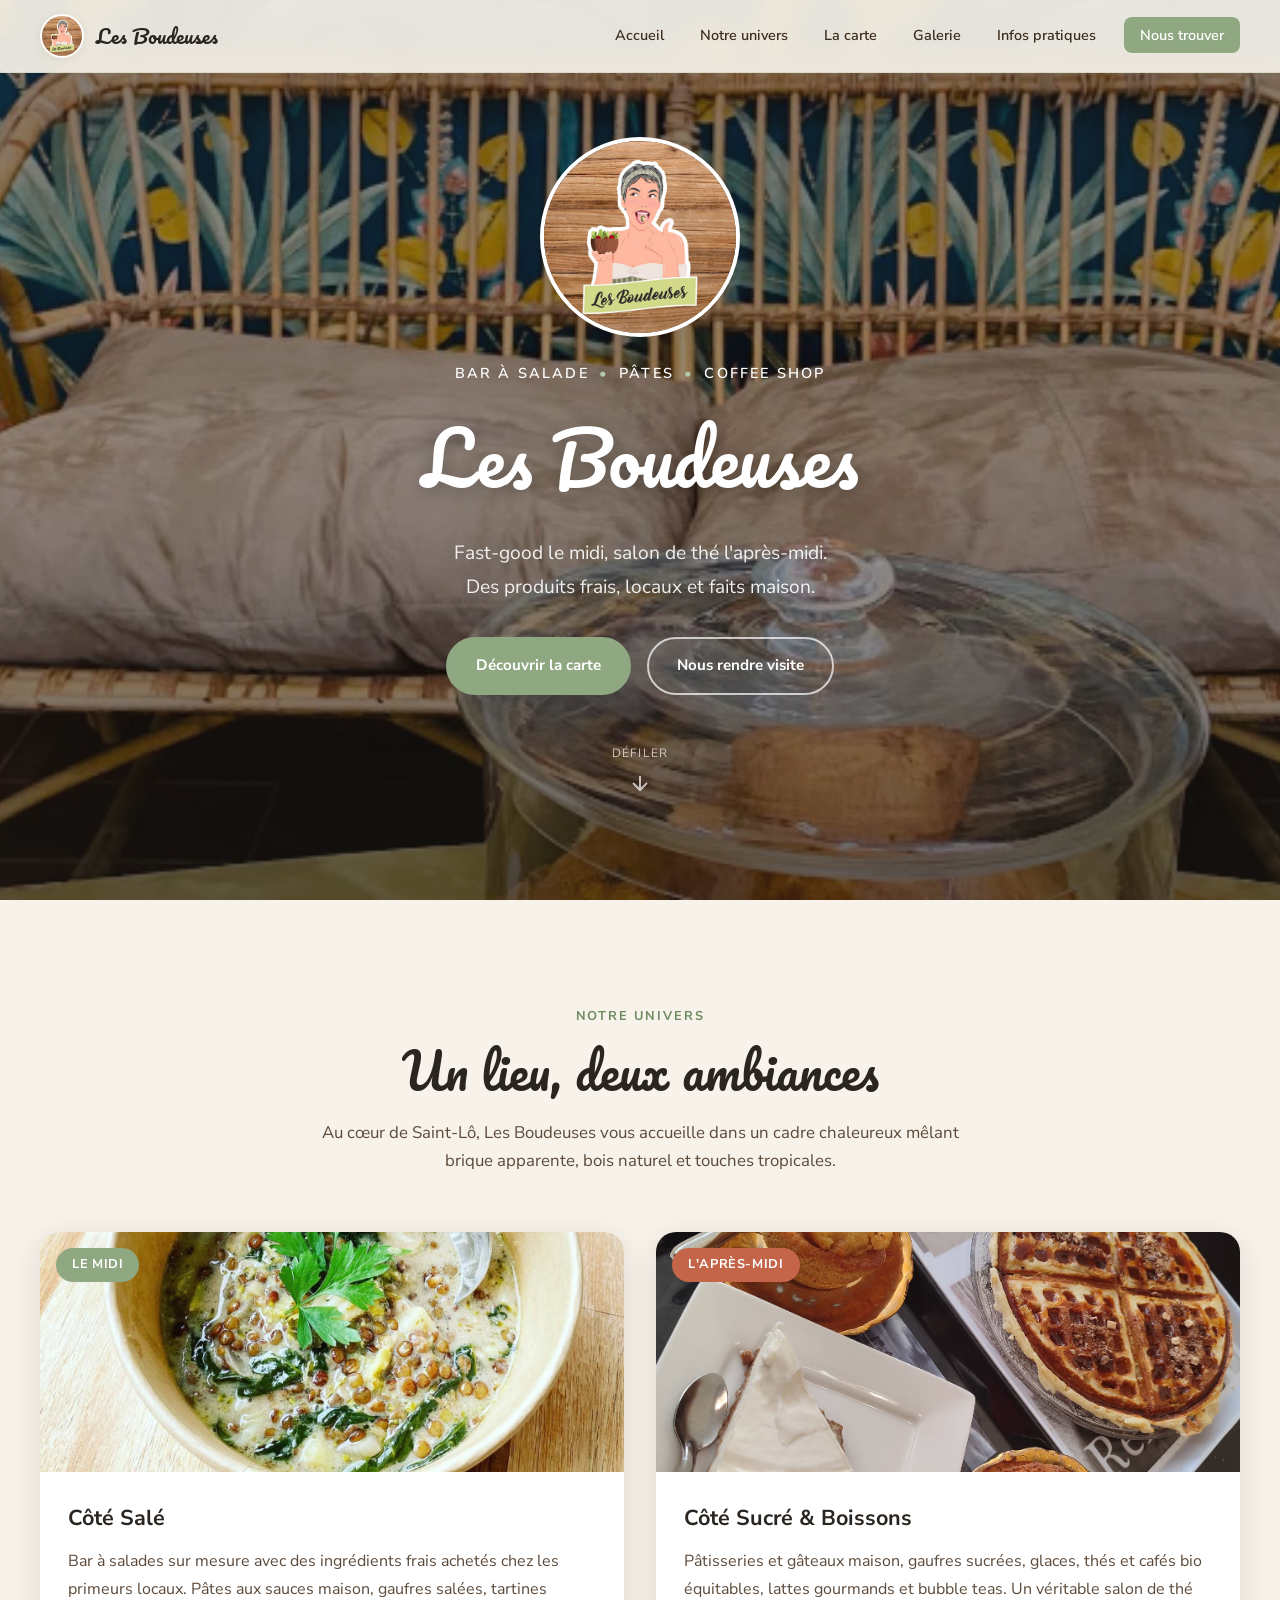
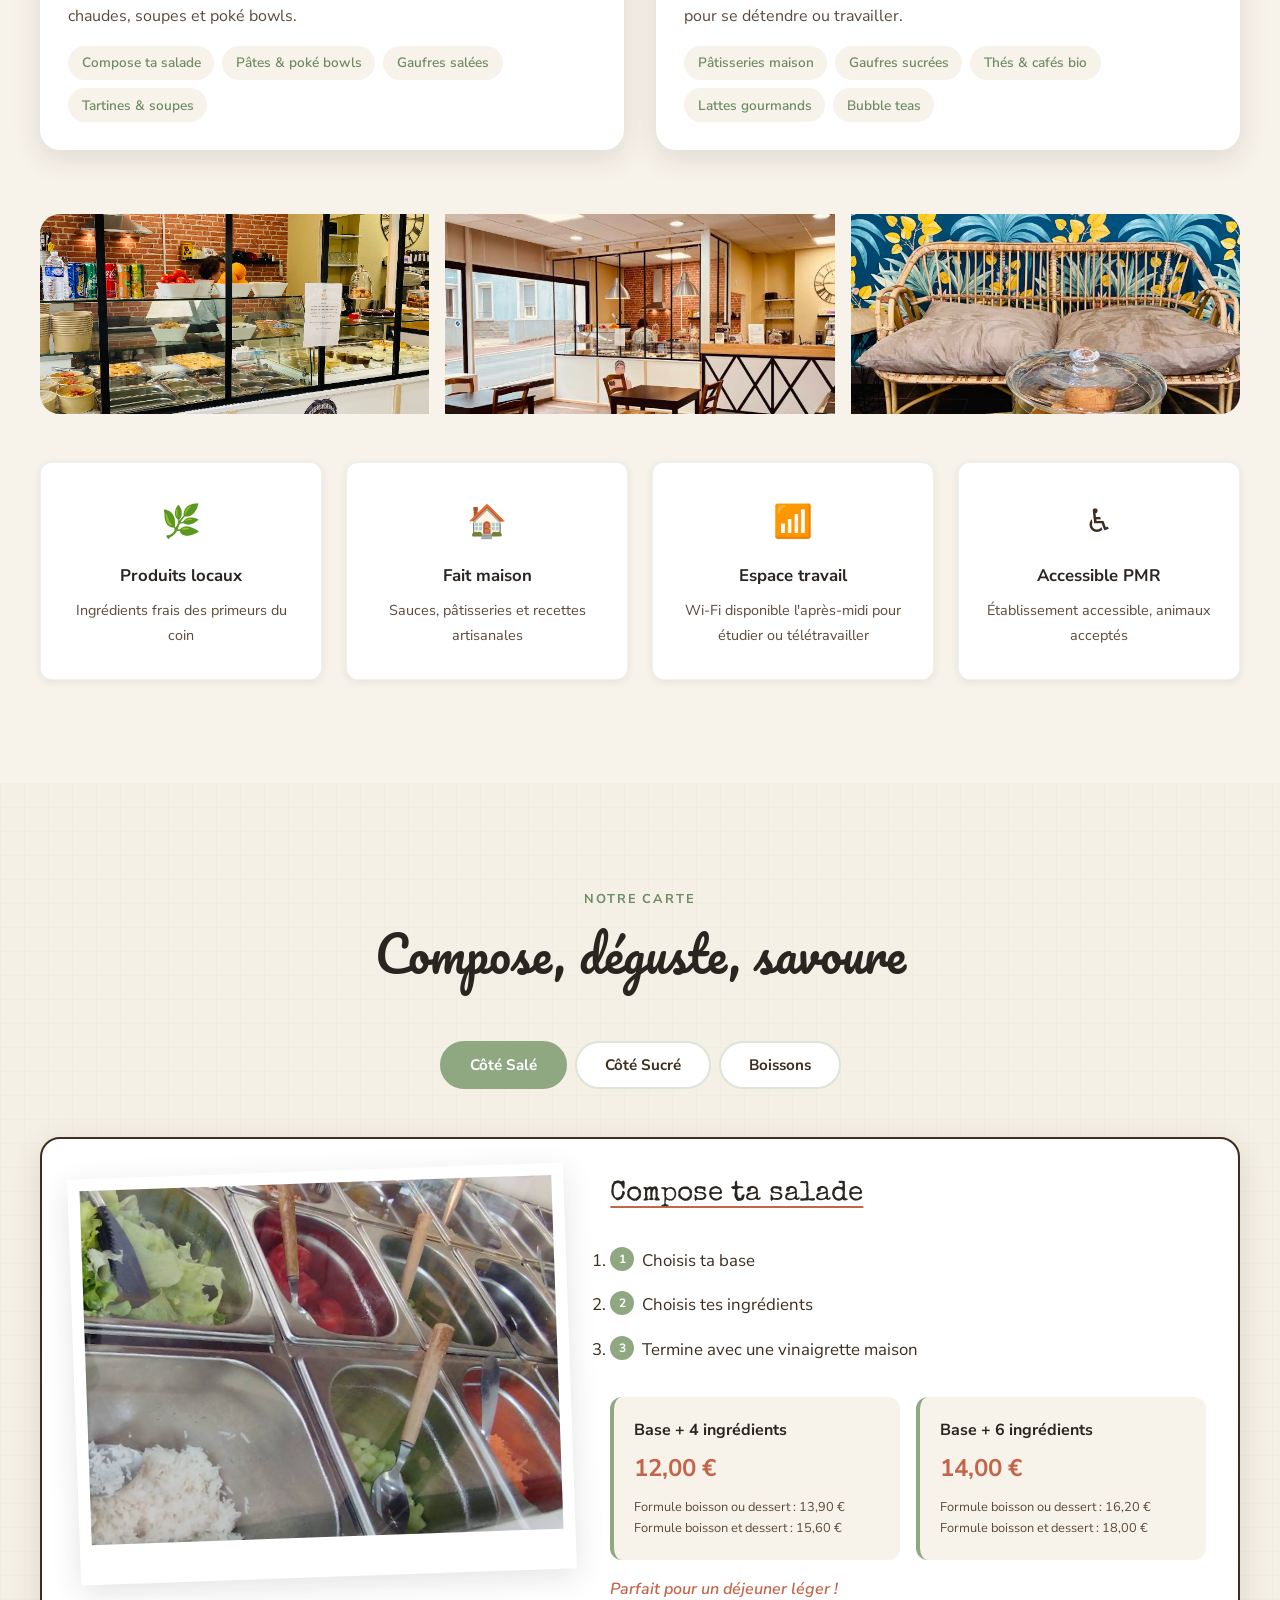
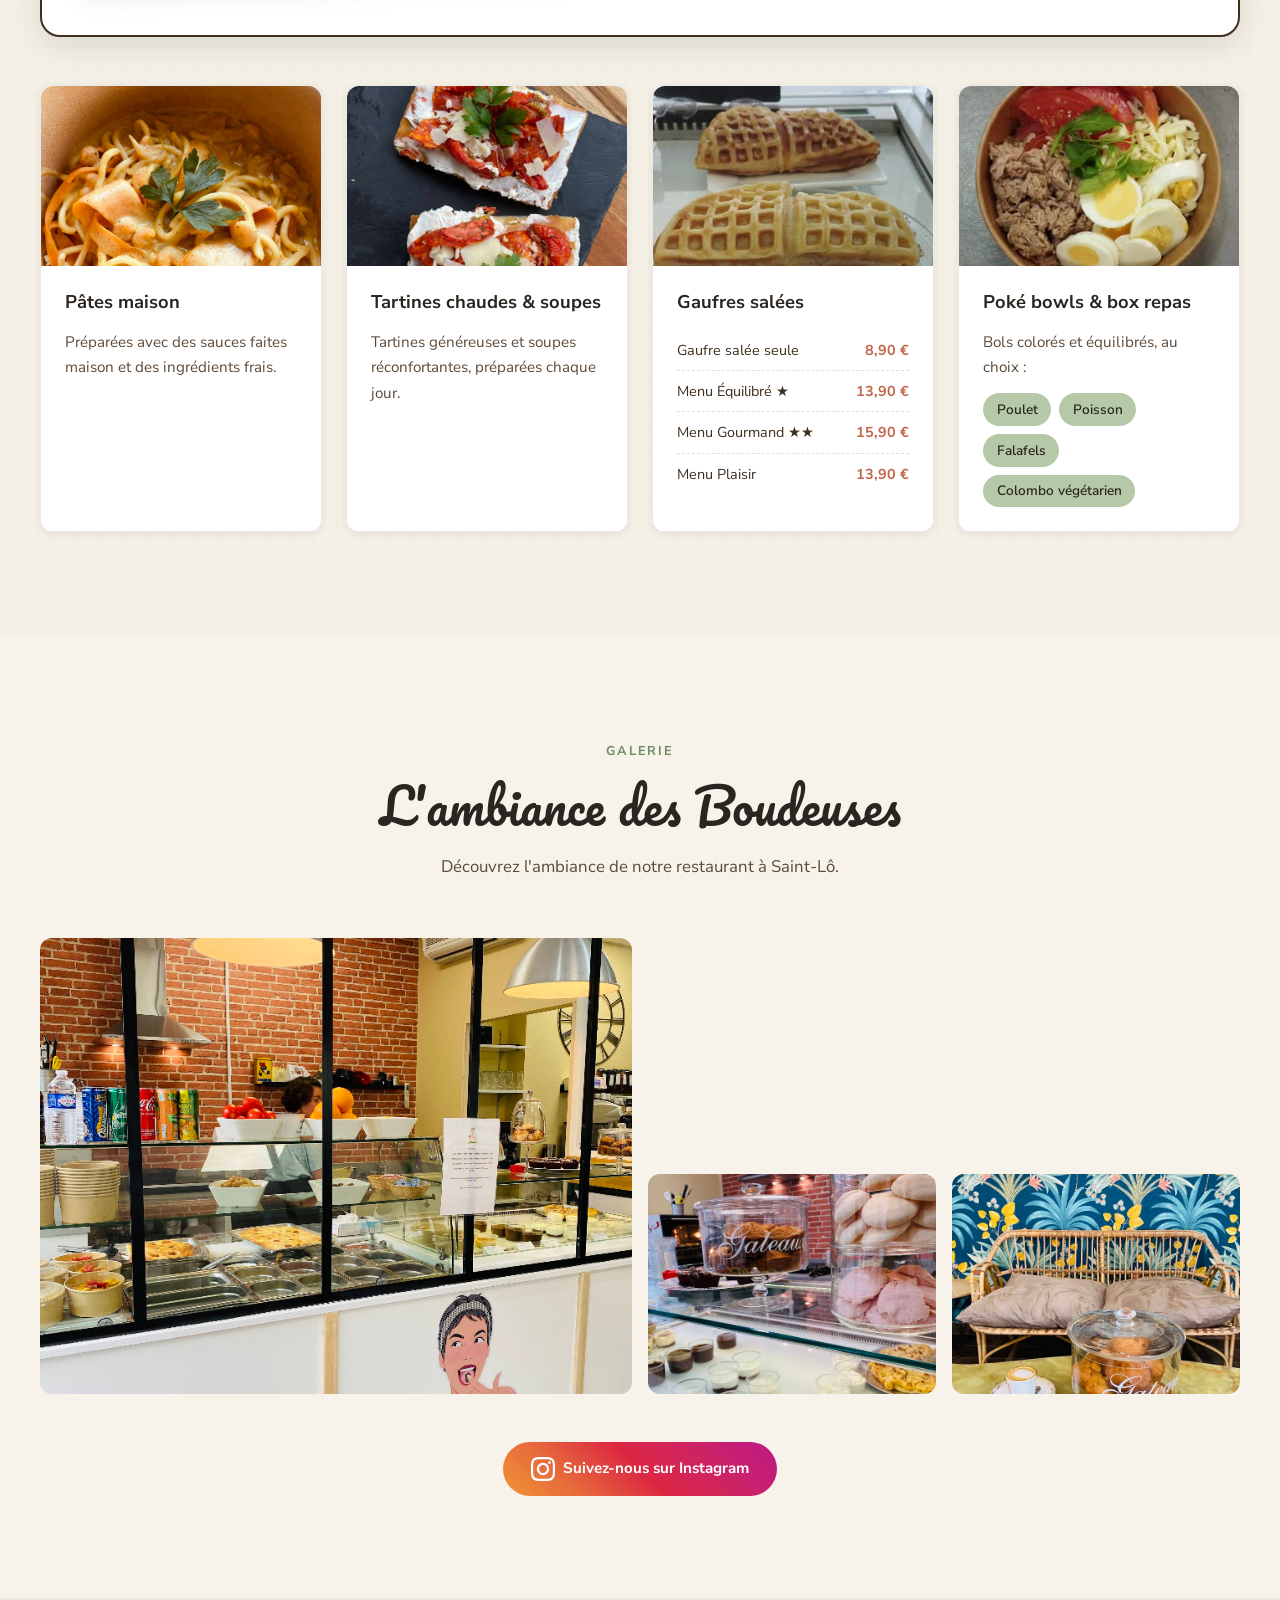
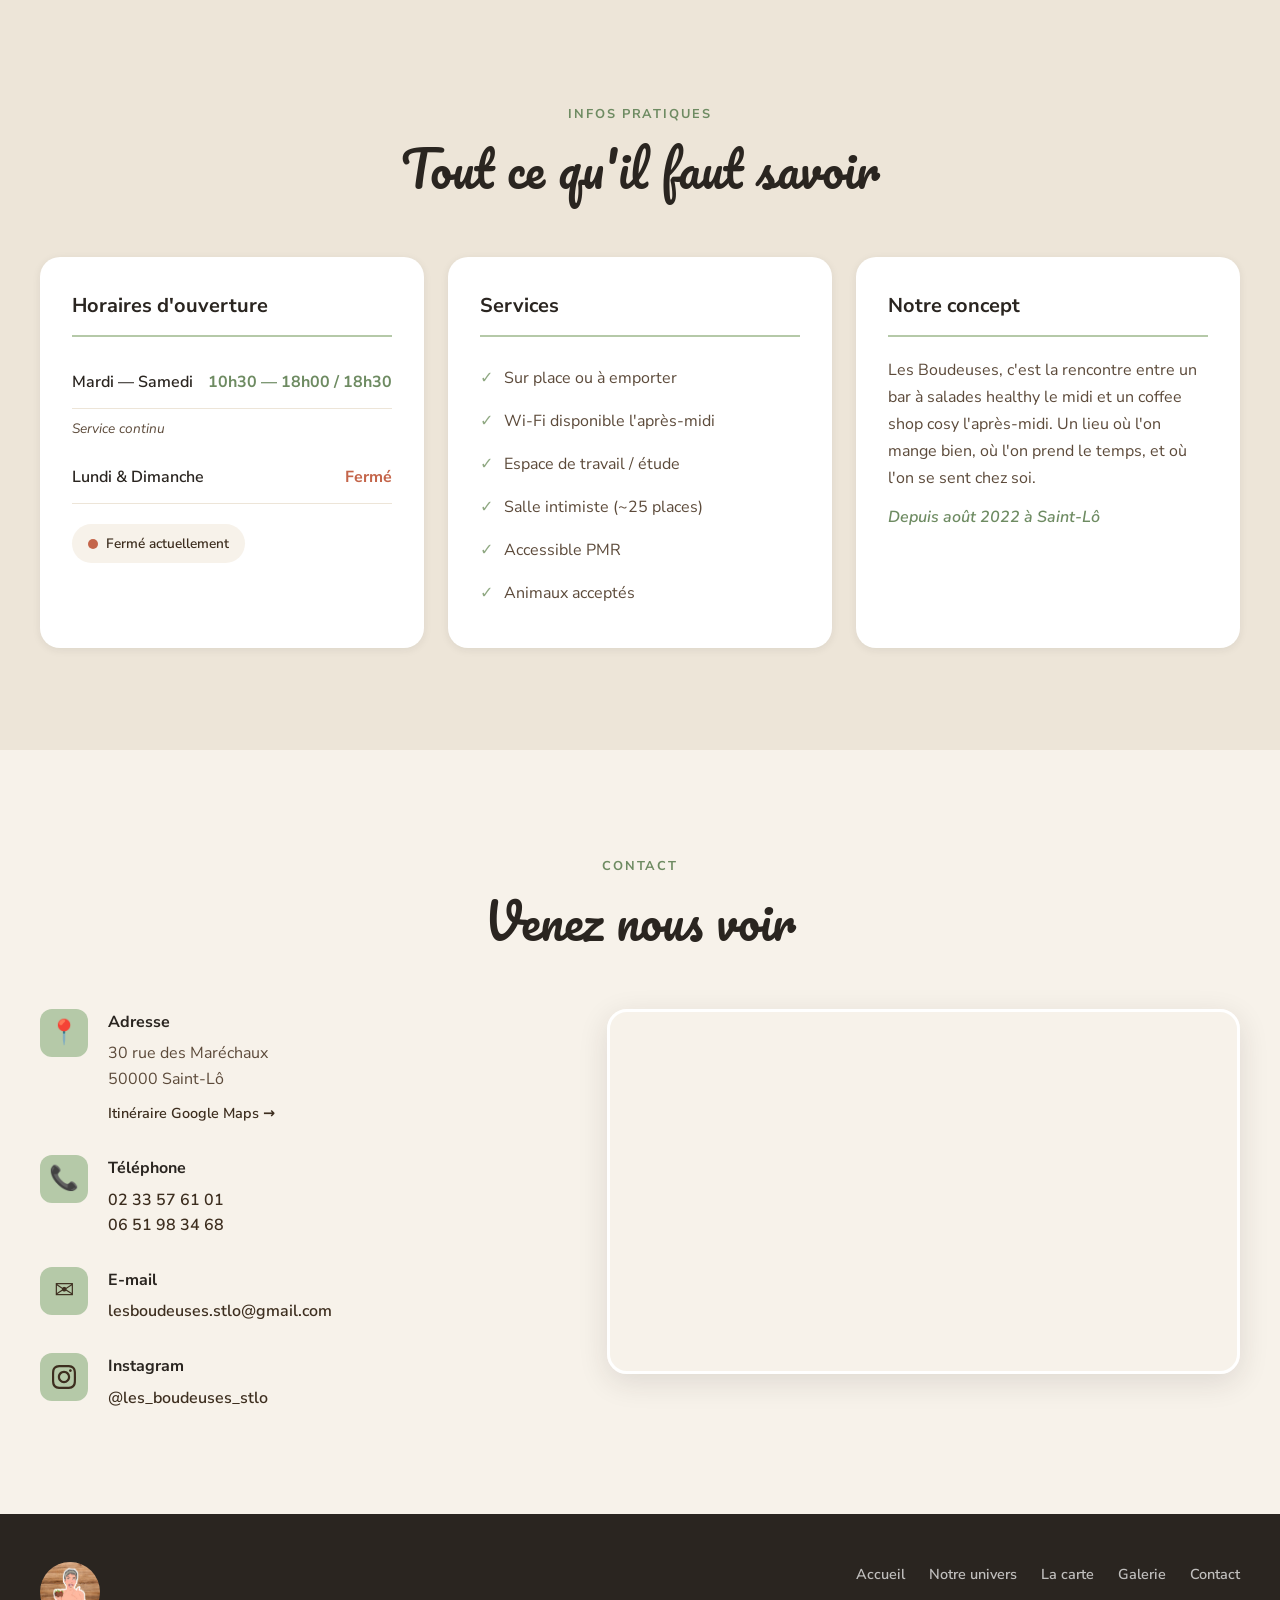
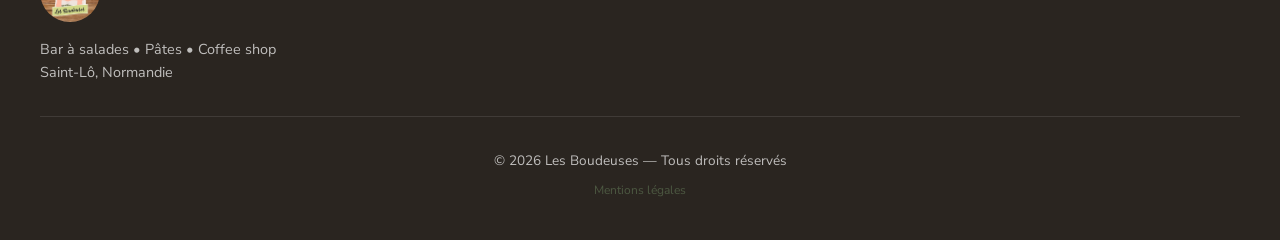
==== index.html @ 299ed9f1 "Site vitrine Les Boudeuses - restaurant Saint-Lo Co-authored-by: Cursor <cursoragent@cursor.com>" ====
<!DOCTYPE html>
<html lang="fr">
<head>
  <meta charset="UTF-8">
  <meta name="viewport" content="width=device-width, initial-scale=1.0">
  <meta name="description" content="Les Boudeuses — Bar à salades, pâtes & coffee shop à Saint-Lô. Fast-good le midi, salon de thé l'après-midi. Produits frais, fait maison.">
  <meta name="keywords" content="restaurant Saint-Lô, bar à salades, coffee shop, Les Boudeuses, fast-good, pâtisserie">
  <title>Les Boudeuses — Bar à salades • Pâtes • Coffee shop | Saint-Lô</title>
  <link rel="preconnect" href="https://fonts.googleapis.com">
  <link rel="preconnect" href="https://fonts.gstatic.com" crossorigin>
  <link href="https://fonts.googleapis.com/css2?family=Nunito+Sans:ital,opsz,wght@0,6..12,300;0,6..12,400;0,6..12,600;0,6..12,700;1,6..12,400&family=Pacifico&family=Special+Elite&display=swap" rel="stylesheet">
  <link rel="stylesheet" href="css/style.css">
  <link rel="icon" data-img-favicon href="" type="image/png">
</head>
<body>

  <!-- Navigation -->
  <header class="header" id="header">
    <nav class="nav container">
      <a href="#accueil" class="nav__logo">
        <img data-img="logo" alt="Les Boudeuses" class="nav__logo-img">
        <span class="nav__logo-text">Les Boudeuses</span>
      </a>
      <button class="nav__toggle" id="nav-toggle" aria-label="Ouvrir le menu" aria-expanded="false">
        <span></span>
        <span></span>
        <span></span>
      </button>
      <ul class="nav__menu" id="nav-menu">
        <li><a href="#accueil" class="nav__link">Accueil</a></li>
        <li><a href="#concept" class="nav__link">Notre univers</a></li>
        <li><a href="#carte" class="nav__link">La carte</a></li>
        <li><a href="#galerie" class="nav__link">Galerie</a></li>
        <li><a href="#infos" class="nav__link">Infos pratiques</a></li>
        <li><a href="#contact" class="nav__link nav__link--cta">Nous trouver</a></li>
      </ul>
    </nav>
  </header>

  <main>
    <!-- Hero -->
    <section class="hero" id="accueil">
      <div class="hero__bg">
        <img data-img="coinDetente" alt="Coin détente — salon de thé Les Boudeuses" class="hero__bg-img">
        <div class="hero__overlay"></div>
      </div>
      <div class="hero__content container">
        <img data-img="logo" alt="Logo Les Boudeuses" class="hero__logo">
        <p class="hero__tagline">Bar à salade <span class="hero__dot">•</span> Pâtes <span class="hero__dot">•</span> Coffee shop</p>
        <h1 class="hero__title">Les Boudeuses</h1>
        <p class="hero__subtitle">Fast-good le midi, salon de thé l'après-midi.<br>Des produits frais, locaux et faits maison.</p>
        <div class="hero__actions">
          <a href="#carte" class="btn btn--primary">Découvrir la carte</a>
          <a href="#contact" class="btn btn--outline">Nous rendre visite</a>
        </div>
        <div class="hero__scroll">
          <span>Défiler</span>
          <svg width="24" height="24" viewBox="0 0 24 24" fill="none" stroke="currentColor" stroke-width="2"><path d="M12 5v14M5 12l7 7 7-7"/></svg>
        </div>
      </div>
    </section>

    <!-- Concept -->
    <section class="concept section" id="concept">
      <div class="container">
        <div class="section__header">
          <span class="section__label">Notre univers</span>
          <h2 class="section__title script">Un lieu, deux ambiances</h2>
          <p class="section__intro">Au cœur de Saint-Lô, Les Boudeuses vous accueille dans un cadre chaleureux mêlant brique apparente, bois naturel et touches tropicales.</p>
        </div>

        <div class="concept__grid">
          <article class="concept__card concept__card--midi">
            <div class="concept__card-image">
              <img data-img="formuleSalee" alt="Formule salée — tartine, soupe et boisson">
              <span class="concept__card-badge">Le midi</span>
            </div>
            <div class="concept__card-body">
              <h3>Côté Salé</h3>
              <p>Bar à salades sur mesure avec des ingrédients frais achetés chez les primeurs locaux. Pâtes aux sauces maison, gaufres salées, tartines chaudes, soupes et poké bowls.</p>
              <ul class="concept__list">
                <li>Compose ta salade</li>
                <li>Pâtes & poké bowls</li>
                <li>Gaufres salées</li>
                <li>Tartines & soupes</li>
              </ul>
            </div>
          </article>

          <article class="concept__card concept__card--aprem">
            <div class="concept__card-image">
              <img data-img="dessertsAssortiment" alt="Assortiment de pâtisseries maison — coffee shop">
              <span class="concept__card-badge">L'après-midi</span>
            </div>
            <div class="concept__card-body">
              <h3>Côté Sucré & Boissons</h3>
              <p>Pâtisseries et gâteaux maison, gaufres sucrées, glaces, thés et cafés bio équitables, lattes gourmands et bubble teas. Un véritable salon de thé pour se détendre ou travailler.</p>
              <ul class="concept__list">
                <li>Pâtisseries maison</li>
                <li>Gaufres sucrées</li>
                <li>Thés & cafés bio</li>
                <li>Lattes gourmands</li>
                <li>Bubble teas</li>
              </ul>
            </div>
          </article>
        </div>

        <div class="concept__ambiance">
          <img data-img="comptoir" alt="Comptoir bar à salades" loading="lazy">
          <img data-img="salle" alt="Salle du restaurant" loading="lazy">
          <img data-img="coinTropical" alt="Coin salon de thé" loading="lazy">
        </div>

        <div class="concept__features">
          <div class="feature">
            <div class="feature__icon">🌿</div>
            <h4>Produits locaux</h4>
            <p>Ingrédients frais des primeurs du coin</p>
          </div>
          <div class="feature">
            <div class="feature__icon">🏠</div>
            <h4>Fait maison</h4>
            <p>Sauces, pâtisseries et recettes artisanales</p>
          </div>
          <div class="feature">
            <div class="feature__icon">📶</div>
            <h4>Espace travail</h4>
            <p>Wi-Fi disponible l'après-midi pour étudier ou télétravailler</p>
          </div>
          <div class="feature">
            <div class="feature__icon">♿</div>
            <h4>Accessible PMR</h4>
            <p>Établissement accessible, animaux acceptés</p>
          </div>
        </div>
      </div>
    </section>

    <!-- La Carte -->
    <section class="carte section section--paper" id="carte">
      <div class="container">
        <div class="section__header">
          <span class="section__label">Notre carte</span>
          <h2 class="section__title script">Compose, déguste, savoure</h2>
        </div>

        <div class="carte__tabs">
          <button class="carte__tab carte__tab--active" data-tab="sale">Côté Salé</button>
          <button class="carte__tab" data-tab="sucre">Côté Sucré</button>
          <button class="carte__tab" data-tab="boissons">Boissons</button>
        </div>

        <!-- Côté Salé -->
        <div class="carte__panel carte__panel--active" id="panel-sale">
          <div class="carte__highlight">
            <div class="carte__highlight-image polaroid">
              <img data-img="saladeFraiche" alt="Compose ta salade">
            </div>
            <div class="carte__highlight-content">
              <h3 class="typewriter">Compose ta salade</h3>
              <ol class="carte__steps">
                <li>Choisis ta base</li>
                <li>Choisis tes ingrédients</li>
                <li>Termine avec une vinaigrette maison</li>
              </ol>
              <div class="carte__prices">
                <div class="price-card">
                  <span class="price-card__title">Base + 4 ingrédients</span>
                  <span class="price-card__price">12,00 €</span>
                  <span class="price-card__formula">Formule boisson ou dessert : 13,90 €</span>
                  <span class="price-card__formula">Formule boisson et dessert : 15,60 €</span>
                </div>
                <div class="price-card">
                  <span class="price-card__title">Base + 6 ingrédients</span>
                  <span class="price-card__price">14,00 €</span>
                  <span class="price-card__formula">Formule boisson ou dessert : 16,20 €</span>
                  <span class="price-card__formula">Formule boisson et dessert : 18,00 €</span>
                </div>
              </div>
              <p class="carte__note">Parfait pour un déjeuner léger !</p>
            </div>
          </div>

          <div class="carte__grid">
            <div class="menu-block">
              <div class="menu-block__image">
                <img data-img="patesMaison" alt="Pâtes maison">
              </div>
              <h4>Pâtes maison</h4>
              <p>Préparées avec des sauces faites maison et des ingrédients frais.</p>
            </div>
            <div class="menu-block">
              <div class="menu-block__image">
                <img data-img="tartinesChaudes" alt="Tartines chaudes">
              </div>
              <h4>Tartines chaudes & soupes</h4>
              <p>Tartines généreuses et soupes réconfortantes, préparées chaque jour.</p>
            </div>
            <div class="menu-block">
              <div class="menu-block__image">
                <img data-img="gaufresSalees" alt="Gaufres salées maison">
              </div>
              <h4>Gaufres salées</h4>
              <ul class="menu-block__list">
                <li><span>Gaufre salée seule</span><span>8,90 €</span></li>
                <li><span>Menu Équilibré ★</span><span>13,90 €</span></li>
                <li><span>Menu Gourmand ★★</span><span>15,90 €</span></li>
                <li><span>Menu Plaisir</span><span>13,90 €</span></li>
              </ul>
            </div>
            <div class="menu-block">
              <div class="menu-block__image">
                <img data-img="saladeBolThon" alt="Poké bowl et box repas">
              </div>
              <h4>Poké bowls & box repas</h4>
              <p>Bols colorés et équilibrés, au choix :</p>
              <ul class="menu-block__tags">
                <li>Poulet</li>
                <li>Poisson</li>
                <li>Falafels</li>
                <li>Colombo végétarien</li>
              </ul>
            </div>
          </div>
        </div>

        <!-- Côté Sucré -->
        <div class="carte__panel" id="panel-sucre">
          <div class="carte__grid carte__grid--2">
            <div class="menu-block menu-block--large">
              <div class="menu-block__image polaroid">
                <img data-img="fondantChocolat" alt="Fondant au chocolat maison">
              </div>
              <h4>Pâtisseries & gâteaux maison</h4>
              <p>Muffins, cheesecakes, fondants au chocolat, verrines et bien d'autres douceurs artisanales préparées chaque jour.</p>
            </div>
            <div class="menu-block menu-block--large">
              <div class="menu-block__image polaroid">
                <img data-img="gaufreSucre" alt="Gaufre sucrée maison">
              </div>
              <h4>Gaufres sucrées</h4>
              <p>Gaufres dorées saupoudrées de sucre glace, préparées devant vous. Un classique indémodable de notre salon de thé.</p>
            </div>
            <div class="menu-block menu-block--large">
              <div class="menu-block__image polaroid">
                <img data-img="cafeGourmand" alt="Café gourmand">
              </div>
              <h4>Café gourmand</h4>
              <p>Un café accompagné de nos mini pâtisseries maison : fondant, meringue, chantilly… Le plaisir d'un goûter complet.</p>
            </div>
          </div>
          <div class="carte__special">
            <img data-img="vinLaBoudeuse" alt="La Boudeuse — vin des Côtes Catalanes" class="carte__special-img">
            <div>
              <h4 class="script">La Boudeuse</h4>
              <p>Notre sélection de vin des Côtes Catalanes — Mas Bouscarel. Une bouteille à partager entre amis ou à emporter.</p>
            </div>
          </div>
        </div>

        <!-- Boissons -->
        <div class="carte__panel" id="panel-boissons">
          <div class="carte__grid carte__grid--3">
            <div class="menu-block">
              <div class="menu-block__image">
                <img data-img="latteGourmand" alt="Latte gourmand">
              </div>
              <h4>Lattes gourmands</h4>
              <p>Préparés avec du lait d'origine animale ou végétale. Caramel, vanille, spéculoos…</p>
            </div>
            <div class="menu-block">
              <div class="menu-block__image">
                <img data-img="cafeEspresso" alt="Thé et café bio">
              </div>
              <h4>Thés & cafés bio</h4>
              <p>Une sélection de thés et cafés issus du commerce équitable, pour un moment de détente authentique.</p>
            </div>
            <div class="menu-block">
              <div class="menu-block__image">
                <img data-img="bubbleTea" alt="Bubble tea aux fruits">
              </div>
              <h4>Bubble teas</h4>
              <p>Des bubble teas aux fruits, frais et colorés, parfaits pour l'après-midi.</p>
            </div>
          </div>
        </div>
      </div>
    </section>

    <!-- Galerie -->
    <section class="galerie section" id="galerie">
      <div class="container">
        <div class="section__header">
          <span class="section__label">Galerie</span>
          <h2 class="section__title script">L'ambiance des Boudeuses</h2>
          <p class="section__intro">Découvrez l'ambiance de notre restaurant à Saint-Lô.</p>
        </div>

        <div class="galerie__grid">
          <!-- Lieu & établissement -->
          <figure class="galerie__item galerie__item--large" data-caption="Notre comptoir — bar à salades & pâtisseries">
            <img data-img="comptoir" alt="Comptoir du restaurant Les Boudeuses" loading="lazy">
          </figure>
          <figure class="galerie__item" data-caption="Façade du restaurant — 30 rue des Maréchaux, Saint-Lô">
            <img data-img="facade" alt="Façade du restaurant Les Boudeuses" loading="lazy">
          </figure>
          <figure class="galerie__item" data-caption="La salle — espace chaleureux et intimiste (~25 places)">
            <img data-img="salle" alt="Salle du restaurant" loading="lazy">
          </figure>
          <figure class="galerie__item" data-caption="Notre vitrine de pâtisseries et verrines maison">
            <img data-img="vitrinePatisseries" alt="Vitrine pâtisseries" loading="lazy">
          </figure>
          <figure class="galerie__item" data-caption="Coin tropical — salon de thé et espace détente">
            <img data-img="coinTropical" alt="Coin tropical du restaurant" loading="lazy">
          </figure>
        </div>

        <div class="galerie__instagram">
          <a href="https://www.instagram.com/les_boudeuses_stlo/" target="_blank" rel="noopener noreferrer" class="btn btn--instagram">
            <svg width="24" height="24" viewBox="0 0 24 24" fill="currentColor"><path d="M12 2.163c3.204 0 3.584.012 4.85.07 3.252.148 4.771 1.691 4.919 4.919.058 1.265.069 1.645.069 4.849 0 3.205-.012 3.584-.069 4.849-.149 3.225-1.664 4.771-4.919 4.919-1.266.058-1.644.07-4.85.07-3.204 0-3.584-.012-4.849-.07-3.26-.149-4.771-1.699-4.919-4.92-.058-1.265-.07-1.644-.07-4.849 0-3.204.013-3.583.07-4.849.149-3.227 1.664-4.771 4.919-4.919 1.266-.057 1.645-.069 4.849-.069zm0-2.163c-3.259 0-3.667.014-4.947.072-4.358.2-6.78 2.618-6.98 6.98-.059 1.281-.073 1.689-.073 4.948 0 3.259.014 3.668.072 4.948.2 4.358 2.618 6.78 6.98 6.98 1.281.058 1.689.072 4.948.072 3.259 0 3.668-.014 4.948-.072 4.354-.2 6.782-2.618 6.979-6.98.059-1.28.073-1.689.073-4.948 0-3.259-.014-3.667-.072-4.947-.196-4.354-2.617-6.78-6.979-6.98-1.281-.059-1.69-.073-4.949-.073zm0 5.838c-3.403 0-6.162 2.759-6.162 6.162s2.759 6.163 6.162 6.163 6.162-2.759 6.162-6.163c0-3.403-2.759-6.162-6.162-6.162zm0 10.162c-2.209 0-4-1.79-4-4 0-2.209 1.791-4 4-4s4 1.791 4 4c0 2.21-1.791 4-4 4zm6.406-11.845c-.796 0-1.441.645-1.441 1.44s.645 1.44 1.441 1.44c.795 0 1.439-.645 1.439-1.44s-.644-1.44-1.439-1.44z"/></svg>
            Suivez-nous sur Instagram
          </a>
        </div>
      </div>
    </section>

    <!-- Infos pratiques -->
    <section class="infos section section--cream" id="infos">
      <div class="container">
        <div class="section__header">
          <span class="section__label">Infos pratiques</span>
          <h2 class="section__title script">Tout ce qu'il faut savoir</h2>
        </div>

        <div class="infos__grid">
          <div class="info-card info-card--hours">
            <h3>Horaires d'ouverture</h3>
            <div class="hours">
              <div class="hours__row">
                <span class="hours__day">Mardi — Samedi</span>
                <span class="hours__time">10h30 — 18h00 / 18h30</span>
              </div>
              <p class="hours__note">Service continu</p>
              <div class="hours__row hours__row--closed">
                <span class="hours__day">Lundi & Dimanche</span>
                <span class="hours__time">Fermé</span>
              </div>
            </div>
            <div class="status-badge" id="open-status">
              <span class="status-badge__dot"></span>
              <span class="status-badge__text">Vérification…</span>
            </div>
          </div>

          <div class="info-card">
            <h3>Services</h3>
            <ul class="info-list">
              <li>Sur place ou à emporter</li>
              <li>Wi-Fi disponible l'après-midi</li>
              <li>Espace de travail / étude</li>
              <li>Salle intimiste (~25 places)</li>
              <li>Accessible PMR</li>
              <li>Animaux acceptés</li>
            </ul>
          </div>

          <div class="info-card">
            <h3>Notre concept</h3>
            <p>Les Boudeuses, c'est la rencontre entre un bar à salades healthy le midi et un coffee shop cosy l'après-midi. Un lieu où l'on mange bien, où l'on prend le temps, et où l'on se sent chez soi.</p>
            <p class="info-card__since">Depuis août 2022 à Saint-Lô</p>
          </div>
        </div>
      </div>
    </section>

    <!-- Contact -->
    <section class="contact section" id="contact">
      <div class="container">
        <div class="section__header">
          <span class="section__label">Contact</span>
          <h2 class="section__title script">Venez nous voir</h2>
        </div>

        <div class="contact__grid">
          <div class="contact__details">
            <div class="contact__item">
              <div class="contact__icon">📍</div>
              <div>
                <h4>Adresse</h4>
                <p>30 rue des Maréchaux<br>50000 Saint-Lô</p>
                <a href="https://maps.google.com/?q=30+rue+des+Maréchaux+50000+Saint-Lô" target="_blank" rel="noopener noreferrer" class="contact__link">Itinéraire Google Maps →</a>
              </div>
            </div>
            <div class="contact__item">
              <div class="contact__icon">📞</div>
              <div>
                <h4>Téléphone</h4>
                <p>
                  <a href="tel:+33233576101">02 33 57 61 01</a><br>
                  <a href="tel:+33651983468">06 51 98 34 68</a>
                </p>
              </div>
            </div>
            <div class="contact__item">
              <div class="contact__icon">✉️</div>
              <div>
                <h4>E-mail</h4>
                <p><a href="mailto:lesboudeuses.stlo@gmail.com">lesboudeuses.stlo@gmail.com</a></p>
              </div>
            </div>
            <div class="contact__item">
              <div class="contact__icon">
                <svg width="24" height="24" viewBox="0 0 24 24" fill="currentColor"><path d="M12 2.163c3.204 0 3.584.012 4.85.07 3.252.148 4.771 1.691 4.919 4.919.058 1.265.069 1.645.069 4.849 0 3.205-.012 3.584-.069 4.849-.149 3.225-1.664 4.771-4.919 4.919-1.266.058-1.644.07-4.85.07-3.204 0-3.584-.012-4.849-.07-3.26-.149-4.771-1.699-4.919-4.92-.058-1.265-.07-1.644-.07-4.849 0-3.204.013-3.583.07-4.849.149-3.227 1.664-4.771 4.919-4.919 1.266-.057 1.645-.069 4.849-.069zm0-2.163c-3.259 0-3.667.014-4.947.072-4.358.2-6.78 2.618-6.98 6.98-.059 1.281-.073 1.689-.073 4.948 0 3.259.014 3.668.072 4.948.2 4.358 2.618 6.78 6.98 6.98 1.281.058 1.689.072 4.948.072 3.259 0 3.668-.014 4.948-.072 4.354-.2 6.782-2.618 6.979-6.98.059-1.28.073-1.689.073-4.948 0-3.259-.014-3.667-.072-4.947-.196-4.354-2.617-6.78-6.979-6.98-1.281-.059-1.69-.073-4.949-.073zm0 5.838c-3.403 0-6.162 2.759-6.162 6.162s2.759 6.163 6.162 6.163 6.162-2.759 6.162-6.163c0-3.403-2.759-6.162-6.162-6.162zm0 10.162c-2.209 0-4-1.79-4-4 0-2.209 1.791-4 4-4s4 1.791 4 4c0 2.21-1.791 4-4 4zm6.406-11.845c-.796 0-1.441.645-1.441 1.44s.645 1.44 1.441 1.44c.795 0 1.439-.645 1.439-1.44s-.644-1.44-1.439-1.44z"/></svg>
              </div>
              <div>
                <h4>Instagram</h4>
                <p><a href="https://www.instagram.com/les_boudeuses_stlo/" target="_blank" rel="noopener noreferrer">@les_boudeuses_stlo</a></p>
              </div>
            </div>
          </div>

          <div class="contact__map">
            <iframe
              title="Carte — Les Boudeuses, 30 rue des Maréchaux, Saint-Lô"
              src="https://www.openstreetmap.org/export/embed.html?bbox=-1.0975%2C49.1115%2C-1.0855%2C49.1175&layer=mapnik&marker=49.1145%2C-1.0915"
              loading="lazy"
              referrerpolicy="no-referrer-when-downgrade">
            </iframe>
          </div>
        </div>
      </div>
    </section>
  </main>

  <!-- Footer -->
  <footer class="footer">
    <div class="container">
      <div class="footer__top">
        <div class="footer__brand">
          <img data-img="logo" alt="Les Boudeuses" class="footer__logo">
          <p>Bar à salades • Pâtes • Coffee shop<br>Saint-Lô, Normandie</p>
        </div>
        <nav class="footer__nav">
          <a href="#accueil">Accueil</a>
          <a href="#concept">Notre univers</a>
          <a href="#carte">La carte</a>
          <a href="#galerie">Galerie</a>
          <a href="#contact">Contact</a>
        </nav>
      </div>
      <div class="footer__bottom">
        <p>&copy; 2026 Les Boudeuses — Tous droits réservés</p>
        <p class="footer__legal"><a href="mentions-legales.html">Mentions légales</a></p>
      </div>
    </div>
  </footer>

  <!-- Lightbox -->
  <div class="lightbox" id="lightbox" aria-hidden="true">
    <button class="lightbox__close" id="lightbox-close" aria-label="Fermer">&times;</button>
    <img src="" alt="" class="lightbox__img" id="lightbox-img">
    <p class="lightbox__caption" id="lightbox-caption"></p>
  </div>

  <script src="js/images.js"></script>
  <script src="js/main.js"></script>
</body>
</html>
---- css/style.css ----
/* ============================================
   Les Boudeuses — Styles
   ============================================ */

:root {
  --sage: #8FA882;
  --sage-dark: #6E8B62;
  --sage-light: #B5C9A8;
  --cream: #F7F2EA;
  --cream-dark: #EDE5D8;
  --paper: #F5F0E6;
  --wood: #C4A882;
  --brick: #C4654A;
  --charcoal: #2A2520;
  --brown: #3D2E1F;
  --brown-light: #5C4A3A;
  --white: #FFFFFF;

  --font-body: 'Nunito Sans', system-ui, sans-serif;
  --font-script: 'Pacifico', cursive;
  --font-typewriter: 'Special Elite', 'Courier New', monospace;

  --section-padding: clamp(4rem, 8vw, 7rem);
  --container-width: 1200px;
  --radius: 12px;
  --radius-lg: 20px;
  --shadow-sm: 0 2px 8px rgba(42, 37, 32, 0.08);
  --shadow-md: 0 8px 30px rgba(42, 37, 32, 0.12);
  --shadow-lg: 0 20px 60px rgba(42, 37, 32, 0.15);
  --transition: 0.3s cubic-bezier(0.4, 0, 0.2, 1);
}

*, *::before, *::after {
  box-sizing: border-box;
  margin: 0;
  padding: 0;
}

html {
  scroll-behavior: smooth;
  scroll-padding-top: 80px;
}

body {
  font-family: var(--font-body);
  font-size: 1rem;
  line-height: 1.7;
  color: var(--brown);
  background-color: var(--cream);
  overflow-x: hidden;
}

img {
  max-width: 100%;
  height: auto;
  display: block;
}

a {
  color: var(--sage-dark);
  text-decoration: none;
  transition: color var(--transition);
}

a:hover {
  color: var(--brick);
}

ul {
  list-style: none;
}

.container {
  width: min(100% - 2rem, var(--container-width));
  margin-inline: auto;
}

.script {
  font-family: var(--font-script);
  font-weight: 400;
}

.typewriter {
  font-family: var(--font-typewriter);
  font-weight: 400;
}

/* Header */
.header {
  position: fixed;
  top: 0;
  left: 0;
  right: 0;
  z-index: 1000;
  background: rgba(247, 242, 234, 0.92);
  backdrop-filter: blur(12px);
  -webkit-backdrop-filter: blur(12px);
  border-bottom: 1px solid rgba(143, 168, 130, 0.2);
  transition: box-shadow var(--transition);
}

.header--scrolled {
  box-shadow: var(--shadow-sm);
}

.nav {
  display: flex;
  align-items: center;
  justify-content: space-between;
  height: 72px;
}

.nav__logo {
  display: flex;
  align-items: center;
  gap: 0.75rem;
  color: var(--charcoal);
}

.nav__logo:hover {
  color: var(--charcoal);
}

.nav__logo-img {
  width: 44px;
  height: 44px;
  border-radius: 50%;
  object-fit: cover;
  border: 2px solid var(--white);
  box-shadow: var(--shadow-sm);
}

.nav__logo-text {
  font-family: var(--font-script);
  font-size: 1.25rem;
  display: none;
}

@media (min-width: 480px) {
  .nav__logo-text { display: block; }
}

.nav__menu {
  display: flex;
  align-items: center;
  gap: 0.25rem;
}

.nav__link {
  padding: 0.5rem 1rem;
  font-size: 0.9rem;
  font-weight: 600;
  color: var(--brown);
  border-radius: 8px;
  transition: background var(--transition), color var(--transition);
}

.nav__link:hover {
  background: rgba(143, 168, 130, 0.15);
  color: var(--sage-dark);
}

.nav__link--cta {
  background: var(--sage);
  color: var(--white) !important;
  margin-left: 0.5rem;
}

.nav__link--cta:hover {
  background: var(--sage-dark);
  color: var(--white) !important;
}

.nav__toggle {
  display: none;
  flex-direction: column;
  gap: 5px;
  background: none;
  border: none;
  cursor: pointer;
  padding: 8px;
}

.nav__toggle span {
  display: block;
  width: 24px;
  height: 2px;
  background: var(--charcoal);
  border-radius: 2px;
  transition: var(--transition);
}

@media (max-width: 768px) {
  .nav__toggle { display: flex; }

  .nav__menu {
    position: fixed;
    top: 72px;
    left: 0;
    right: 0;
    flex-direction: column;
    background: var(--cream);
    padding: 1.5rem;
    gap: 0.5rem;
    box-shadow: var(--shadow-md);
    transform: translateY(-120%);
    opacity: 0;
    visibility: hidden;
    transition: var(--transition);
  }

  .nav__menu--open {
    transform: translateY(0);
    opacity: 1;
    visibility: visible;
  }

  .nav__link {
    width: 100%;
    text-align: center;
    padding: 0.875rem;
  }

  .nav__link--cta {
    margin-left: 0;
    margin-top: 0.5rem;
  }
}

/* Buttons */
.btn {
  display: inline-flex;
  align-items: center;
  justify-content: center;
  gap: 0.5rem;
  padding: 0.875rem 1.75rem;
  font-family: var(--font-body);
  font-size: 0.95rem;
  font-weight: 700;
  border-radius: 50px;
  border: 2px solid transparent;
  cursor: pointer;
  transition: var(--transition);
  text-decoration: none;
}

.btn--primary {
  background: var(--sage);
  color: var(--white);
  border-color: var(--sage);
}

.btn--primary:hover {
  background: var(--sage-dark);
  border-color: var(--sage-dark);
  color: var(--white);
  transform: translateY(-2px);
  box-shadow: var(--shadow-md);
}

.btn--outline {
  background: transparent;
  color: var(--white);
  border-color: rgba(255, 255, 255, 0.7);
}

.btn--outline:hover {
  background: rgba(255, 255, 255, 0.15);
  color: var(--white);
  border-color: var(--white);
}

.btn--instagram {
  background: linear-gradient(45deg, #f09433, #e6683c, #dc2743, #cc2366, #bc1888);
  color: var(--white);
  border: none;
}

.btn--instagram:hover {
  color: var(--white);
  transform: translateY(-2px);
  box-shadow: var(--shadow-md);
  filter: brightness(1.1);
}

/* Hero */
.hero {
  position: relative;
  min-height: 100vh;
  min-height: 100dvh;
  display: flex;
  align-items: center;
  justify-content: center;
  overflow: hidden;
}

.hero__bg {
  position: absolute;
  inset: 0;
}

.hero__bg-img {
  width: 100%;
  height: 100%;
  object-fit: cover;
}

.hero__overlay {
  position: absolute;
  inset: 0;
  background: linear-gradient(
    to bottom,
    rgba(26, 22, 18, 0.55) 0%,
    rgba(26, 22, 18, 0.4) 50%,
    rgba(26, 22, 18, 0.65) 100%
  );
}

.hero__content {
  position: relative;
  z-index: 1;
  text-align: center;
  color: var(--white);
  padding: 6rem 1rem 4rem;
}

.hero__logo {
  width: clamp(140px, 25vw, 200px);
  margin: 0 auto 1.5rem;
  border-radius: 50%;
  border: 4px solid var(--white);
  box-shadow: var(--shadow-lg);
  animation: float 4s ease-in-out infinite;
}

@keyframes float {
  0%, 100% { transform: translateY(0); }
  50% { transform: translateY(-10px); }
}

.hero__tagline {
  font-size: clamp(0.75rem, 2vw, 0.9rem);
  font-weight: 600;
  letter-spacing: 0.15em;
  text-transform: uppercase;
  margin-bottom: 0.75rem;
}

.hero__dot {
  color: var(--sage-light);
  margin: 0 0.25rem;
}

.hero__title {
  font-family: var(--font-script);
  font-size: clamp(2.5rem, 8vw, 4.5rem);
  font-weight: 400;
  margin-bottom: 1rem;
  text-shadow: 0 2px 20px rgba(0, 0, 0, 0.3);
}

.hero__subtitle {
  font-size: clamp(1rem, 2.5vw, 1.2rem);
  max-width: 500px;
  margin: 0 auto 2rem;
  opacity: 0.9;
  line-height: 1.8;
}

.hero__actions {
  display: flex;
  flex-wrap: wrap;
  gap: 1rem;
  justify-content: center;
  margin-bottom: 3rem;
}

.hero__scroll {
  display: flex;
  flex-direction: column;
  align-items: center;
  gap: 0.5rem;
  font-size: 0.75rem;
  letter-spacing: 0.1em;
  text-transform: uppercase;
  opacity: 0.7;
  animation: bounce 2s ease-in-out infinite;
}

@keyframes bounce {
  0%, 100% { transform: translateY(0); }
  50% { transform: translateY(8px); }
}

/* Sections */
.section {
  padding-block: var(--section-padding);
}

.section--paper {
  background-color: var(--paper);
  background-image:
    linear-gradient(rgba(143, 168, 130, 0.03) 1px, transparent 1px),
    linear-gradient(90deg, rgba(143, 168, 130, 0.03) 1px, transparent 1px);
  background-size: 24px 24px;
}

.section--cream {
  background-color: var(--cream-dark);
}

.section__header {
  text-align: center;
  max-width: 650px;
  margin: 0 auto 3.5rem;
}

.section__label {
  display: inline-block;
  font-size: 0.8rem;
  font-weight: 700;
  letter-spacing: 0.15em;
  text-transform: uppercase;
  color: var(--sage-dark);
  margin-bottom: 0.75rem;
}

.section__title {
  font-size: clamp(2rem, 5vw, 3rem);
  color: var(--charcoal);
  margin-bottom: 1rem;
  line-height: 1.3;
}

.section__intro {
  font-size: 1.05rem;
  color: var(--brown-light);
}

/* Concept */
.concept__grid {
  display: grid;
  grid-template-columns: repeat(auto-fit, minmax(320px, 1fr));
  gap: 2rem;
  margin-bottom: 4rem;
}

.concept__card {
  background: var(--white);
  border-radius: var(--radius-lg);
  overflow: hidden;
  box-shadow: var(--shadow-md);
  transition: transform var(--transition), box-shadow var(--transition);
}

.concept__card:hover {
  transform: translateY(-6px);
  box-shadow: var(--shadow-lg);
}

.concept__card-image {
  position: relative;
  height: 240px;
  overflow: hidden;
}

.concept__card-image img {
  width: 100%;
  height: 100%;
  object-fit: cover;
  transition: transform 0.6s ease;
}

.concept__card:hover .concept__card-image img {
  transform: scale(1.05);
}

.concept__card-badge {
  position: absolute;
  top: 1rem;
  left: 1rem;
  background: var(--sage);
  color: var(--white);
  padding: 0.4rem 1rem;
  border-radius: 50px;
  font-size: 0.8rem;
  font-weight: 700;
  letter-spacing: 0.05em;
  text-transform: uppercase;
}

.concept__card--aprem .concept__card-badge {
  background: var(--brick);
}

.concept__card-body {
  padding: 1.75rem;
}

.concept__card-body h3 {
  font-size: 1.35rem;
  color: var(--charcoal);
  margin-bottom: 0.75rem;
}

.concept__card-body p {
  color: var(--brown-light);
  margin-bottom: 1rem;
}

.concept__list {
  display: flex;
  flex-wrap: wrap;
  gap: 0.5rem;
}

.concept__list li {
  background: var(--cream);
  padding: 0.35rem 0.85rem;
  border-radius: 50px;
  font-size: 0.85rem;
  font-weight: 600;
  color: var(--sage-dark);
}

.concept__ambiance {
  display: grid;
  grid-template-columns: repeat(3, 1fr);
  gap: 1rem;
  margin-bottom: 3rem;
  border-radius: var(--radius-lg);
  overflow: hidden;
}

.concept__ambiance img {
  width: 100%;
  height: 200px;
  object-fit: cover;
}

@media (max-width: 768px) {
  .concept__ambiance {
    grid-template-columns: 1fr;
  }

  .concept__ambiance img {
    height: 180px;
  }
}

.concept__features {
  display: grid;
  grid-template-columns: repeat(auto-fit, minmax(220px, 1fr));
  gap: 1.5rem;
}

.feature {
  text-align: center;
  padding: 2rem 1.5rem;
  background: var(--white);
  border-radius: var(--radius);
  box-shadow: var(--shadow-sm);
  border: 1px solid rgba(143, 168, 130, 0.15);
}

.feature__icon {
  font-size: 2rem;
  margin-bottom: 0.75rem;
}

.feature h4 {
  font-size: 1.05rem;
  color: var(--charcoal);
  margin-bottom: 0.5rem;
}

.feature p {
  font-size: 0.9rem;
  color: var(--brown-light);
}

/* Carte */
.carte__tabs {
  display: flex;
  justify-content: center;
  gap: 0.5rem;
  margin-bottom: 3rem;
  flex-wrap: wrap;
}

.carte__tab {
  padding: 0.75rem 1.75rem;
  font-family: var(--font-body);
  font-size: 0.95rem;
  font-weight: 700;
  background: var(--white);
  color: var(--brown);
  border: 2px solid rgba(143, 168, 130, 0.3);
  border-radius: 50px;
  cursor: pointer;
  transition: var(--transition);
}

.carte__tab:hover {
  border-color: var(--sage);
  color: var(--sage-dark);
}

.carte__tab--active {
  background: var(--sage);
  color: var(--white);
  border-color: var(--sage);
}

.carte__panel {
  display: none;
  animation: fadeIn 0.4s ease;
}

.carte__panel--active {
  display: block;
}

@keyframes fadeIn {
  from { opacity: 0; transform: translateY(10px); }
  to { opacity: 1; transform: translateY(0); }
}

.carte__highlight {
  display: grid;
  grid-template-columns: 1fr 1.2fr;
  gap: 2.5rem;
  align-items: start;
  margin-bottom: 3rem;
  padding: 2rem;
  background: var(--white);
  border-radius: var(--radius-lg);
  box-shadow: var(--shadow-md);
  border: 2px solid var(--brown);
}

@media (max-width: 768px) {
  .carte__highlight { grid-template-columns: 1fr; }
}

.polaroid {
  background: var(--white);
  padding: 0.75rem 0.75rem 2.5rem;
  box-shadow: var(--shadow-md);
  transform: rotate(-2deg);
  transition: transform var(--transition);
}

.polaroid:hover {
  transform: rotate(0deg);
}

.polaroid img {
  width: 100%;
  aspect-ratio: 4/3;
  object-fit: cover;
}

.carte__highlight-content h3 {
  font-size: 1.75rem;
  color: var(--charcoal);
  margin-bottom: 1.25rem;
  text-decoration: underline;
  text-underline-offset: 6px;
  text-decoration-color: var(--brick);
}

.carte__steps {
  margin-bottom: 1.5rem;
  counter-reset: steps;
}

.carte__steps li {
  counter-increment: steps;
  padding: 0.5rem 0;
  padding-left: 2rem;
  position: relative;
  font-size: 1.05rem;
}

.carte__steps li::before {
  content: counter(steps);
  position: absolute;
  left: 0;
  width: 1.5rem;
  height: 1.5rem;
  background: var(--sage);
  color: var(--white);
  border-radius: 50%;
  display: flex;
  align-items: center;
  justify-content: center;
  font-size: 0.75rem;
  font-weight: 700;
}

.carte__prices {
  display: grid;
  grid-template-columns: repeat(auto-fit, minmax(200px, 1fr));
  gap: 1rem;
  margin-bottom: 1rem;
}

.price-card {
  background: var(--cream);
  padding: 1.25rem;
  border-radius: var(--radius);
  border-left: 4px solid var(--sage);
}

.price-card__title {
  display: block;
  font-weight: 700;
  color: var(--charcoal);
  margin-bottom: 0.25rem;
}

.price-card__price {
  display: block;
  font-size: 1.5rem;
  font-weight: 700;
  color: var(--brick);
  margin-bottom: 0.5rem;
}

.price-card__formula {
  display: block;
  font-size: 0.8rem;
  color: var(--brown-light);
}

.carte__note {
  color: var(--brick);
  font-weight: 600;
  font-style: italic;
}

.carte__grid {
  display: grid;
  grid-template-columns: repeat(auto-fit, minmax(260px, 1fr));
  gap: 1.5rem;
}

.carte__grid--2 {
  grid-template-columns: repeat(auto-fit, minmax(320px, 1fr));
}

.carte__grid--3 {
  grid-template-columns: repeat(auto-fit, minmax(240px, 1fr));
}

.menu-block {
  background: var(--white);
  padding: 1.5rem;
  border-radius: var(--radius);
  box-shadow: var(--shadow-sm);
  border: 1px solid rgba(61, 46, 31, 0.1);
}

.menu-block--large {
  padding: 2rem;
}

.menu-block__image {
  margin: -1.5rem -1.5rem 1.25rem;
  border-radius: var(--radius) var(--radius) 0 0;
  overflow: hidden;
}

.menu-block--large .menu-block__image {
  margin: -2rem -2rem 1.5rem;
}

.menu-block__image img {
  width: 100%;
  height: 180px;
  object-fit: cover;
}

.menu-block h4 {
  font-size: 1.15rem;
  color: var(--charcoal);
  margin-bottom: 0.75rem;
}

.menu-block p {
  color: var(--brown-light);
  font-size: 0.95rem;
}

.menu-block__list li {
  display: flex;
  justify-content: space-between;
  padding: 0.5rem 0;
  border-bottom: 1px dashed rgba(61, 46, 31, 0.15);
  font-size: 0.9rem;
}

.menu-block__list li:last-child {
  border-bottom: none;
}

.menu-block__list li span:last-child {
  font-weight: 700;
  color: var(--brick);
}

.menu-block__tags {
  display: flex;
  flex-wrap: wrap;
  gap: 0.5rem;
  margin-top: 0.75rem;
}

.menu-block__tags li {
  background: var(--sage-light);
  color: var(--charcoal);
  padding: 0.3rem 0.85rem;
  border-radius: 50px;
  font-size: 0.85rem;
  font-weight: 600;
}

.carte__special {
  display: flex;
  align-items: center;
  gap: 2rem;
  margin-top: 2rem;
  padding: 2rem;
  background: var(--white);
  border-radius: var(--radius-lg);
  box-shadow: var(--shadow-sm);
}

.carte__special-img {
  width: 120px;
  flex-shrink: 0;
}

.carte__special h4 {
  font-size: 1.75rem;
  color: var(--charcoal);
  margin-bottom: 0.5rem;
}

.carte__special p {
  color: var(--brown-light);
}

.carte__budget {
  text-align: center;
  margin-top: 2.5rem;
  font-size: 1.1rem;
  color: var(--brown-light);
}

.carte__budget strong {
  color: var(--brick);
  font-size: 1.3rem;
}

@media (max-width: 600px) {
  .carte__special {
    flex-direction: column;
    text-align: center;
  }
}

/* Galerie */
.galerie__grid {
  display: grid;
  grid-template-columns: repeat(4, 1fr);
  grid-auto-rows: 220px;
  gap: 1rem;
}

.galerie__item {
  position: relative;
  border-radius: var(--radius);
  overflow: hidden;
  cursor: pointer;
  margin: 0;
}

.galerie__item img {
  width: 100%;
  height: 100%;
  object-fit: cover;
  transition: transform 0.5s ease;
}

.galerie__item::after {
  content: '';
  position: absolute;
  inset: 0;
  background: linear-gradient(to top, rgba(26, 22, 18, 0.5), transparent);
  opacity: 0;
  transition: opacity var(--transition);
}

.galerie__item:hover img {
  transform: scale(1.08);
}

.galerie__item:hover::after {
  opacity: 1;
}

.galerie__item--large {
  grid-column: span 2;
  grid-row: span 2;
}

.galerie__item--wide {
  grid-column: span 2;
}

@media (max-width: 900px) {
  .galerie__grid {
    grid-template-columns: repeat(2, 1fr);
    grid-auto-rows: 200px;
  }

  .galerie__item--large {
    grid-column: span 2;
    grid-row: span 1;
  }

  .galerie__item--wide {
    grid-column: span 2;
  }
}

@media (max-width: 480px) {
  .galerie__grid {
    grid-template-columns: 1fr;
    grid-auto-rows: 220px;
  }

  .galerie__item--large,
  .galerie__item--wide {
    grid-column: span 1;
  }
}

.galerie__instagram {
  text-align: center;
  margin-top: 3rem;
}

/* Infos */
.infos__grid {
  display: grid;
  grid-template-columns: repeat(auto-fit, minmax(300px, 1fr));
  gap: 1.5rem;
}

.info-card {
  background: var(--white);
  padding: 2rem;
  border-radius: var(--radius-lg);
  box-shadow: var(--shadow-sm);
}

.info-card h3 {
  font-size: 1.25rem;
  color: var(--charcoal);
  margin-bottom: 1.25rem;
  padding-bottom: 0.75rem;
  border-bottom: 2px solid var(--sage-light);
}

.hours__row {
  display: flex;
  justify-content: space-between;
  align-items: center;
  padding: 0.75rem 0;
  border-bottom: 1px solid var(--cream-dark);
}

.hours__day {
  font-weight: 600;
  color: var(--charcoal);
}

.hours__time {
  color: var(--sage-dark);
  font-weight: 700;
}

.hours__row--closed .hours__time {
  color: var(--brick);
}

.hours__note {
  font-size: 0.85rem;
  color: var(--brown-light);
  font-style: italic;
  margin: 0.5rem 0 1rem;
}

.status-badge {
  display: inline-flex;
  align-items: center;
  gap: 0.5rem;
  margin-top: 1.25rem;
  padding: 0.5rem 1rem;
  background: var(--cream);
  border-radius: 50px;
  font-size: 0.85rem;
  font-weight: 600;
}

.status-badge__dot {
  width: 10px;
  height: 10px;
  border-radius: 50%;
  background: var(--brown-light);
}

.status-badge--open .status-badge__dot {
  background: #4CAF50;
  animation: pulse 2s infinite;
}

.status-badge--closed .status-badge__dot {
  background: var(--brick);
}

@keyframes pulse {
  0%, 100% { opacity: 1; }
  50% { opacity: 0.5; }
}

.info-list li {
  padding: 0.5rem 0;
  padding-left: 1.5rem;
  position: relative;
  color: var(--brown-light);
}

.info-list li::before {
  content: '✓';
  position: absolute;
  left: 0;
  color: var(--sage);
  font-weight: 700;
}

.info-card p {
  color: var(--brown-light);
  margin-bottom: 0.75rem;
}

.info-card--photo {
  padding: 0;
  overflow: hidden;
}

.info-card--photo img {
  width: 100%;
  height: 180px;
  object-fit: cover;
}

.info-card--photo h3,
.info-card--photo p {
  padding-inline: 2rem;
}

.info-card--photo h3 {
  padding-top: 1.5rem;
}

.info-card--photo .info-card__since {
  padding-bottom: 2rem;
}

.info-card__since {
  font-weight: 600;
  color: var(--sage-dark) !important;
  font-style: italic;
}

/* Contact */
.contact__grid {
  display: grid;
  grid-template-columns: 1fr 1.2fr;
  gap: 2.5rem;
  align-items: start;
}

@media (max-width: 768px) {
  .contact__grid { grid-template-columns: 1fr; }
}

.contact__details {
  display: flex;
  flex-direction: column;
  gap: 1.75rem;
}

.contact__item {
  display: flex;
  gap: 1.25rem;
  align-items: flex-start;
}

.contact__icon {
  font-size: 1.5rem;
  width: 48px;
  height: 48px;
  display: flex;
  align-items: center;
  justify-content: center;
  background: var(--sage-light);
  border-radius: 12px;
  flex-shrink: 0;
}

.contact__item h4 {
  font-size: 1rem;
  color: var(--charcoal);
  margin-bottom: 0.35rem;
}

.contact__item p {
  color: var(--brown-light);
  line-height: 1.6;
}

.contact__item a {
  color: var(--brown);
  font-weight: 600;
}

.contact__item a:hover {
  color: var(--sage-dark);
}

.contact__link {
  display: inline-block;
  margin-top: 0.5rem;
  font-size: 0.9rem;
}

.contact__map {
  border-radius: var(--radius-lg);
  overflow: hidden;
  box-shadow: var(--shadow-md);
  border: 3px solid var(--white);
  min-height: 350px;
}

.contact__map iframe {
  width: 100%;
  height: 100%;
  min-height: 350px;
  border: 0;
}

/* Footer */
.footer {
  background: var(--charcoal);
  color: rgba(255, 255, 255, 0.7);
  padding: 3rem 0 2rem;
}

.footer__top {
  display: flex;
  justify-content: space-between;
  align-items: flex-start;
  flex-wrap: wrap;
  gap: 2rem;
  padding-bottom: 2rem;
  border-bottom: 1px solid rgba(255, 255, 255, 0.1);
  margin-bottom: 2rem;
}

.footer__logo {
  width: 60px;
  border-radius: 50%;
  margin-bottom: 1rem;
}

.footer__brand p {
  font-size: 0.9rem;
  line-height: 1.6;
}

.footer__nav {
  display: flex;
  flex-wrap: wrap;
  gap: 1.5rem;
}

.footer__nav a {
  color: rgba(255, 255, 255, 0.7);
  font-size: 0.9rem;
  font-weight: 600;
}

.footer__nav a:hover {
  color: var(--sage-light);
}

.footer__bottom {
  text-align: center;
}

.footer__bottom p {
  font-size: 0.85rem;
  margin-bottom: 0.5rem;
}

.footer__legal {
  font-size: 0.75rem !important;
  opacity: 0.5;
}

/* Lightbox */
.lightbox {
  position: fixed;
  inset: 0;
  z-index: 2000;
  background: rgba(26, 22, 18, 0.92);
  display: flex;
  flex-direction: column;
  align-items: center;
  justify-content: center;
  padding: 2rem;
  opacity: 0;
  visibility: hidden;
  transition: var(--transition);
}

.lightbox--open {
  opacity: 1;
  visibility: visible;
}

.lightbox__close {
  position: absolute;
  top: 1.5rem;
  right: 1.5rem;
  background: none;
  border: none;
  color: var(--white);
  font-size: 2.5rem;
  cursor: pointer;
  line-height: 1;
  opacity: 0.8;
  transition: opacity var(--transition);
}

.lightbox__close:hover {
  opacity: 1;
}

.lightbox__img {
  max-width: 90vw;
  max-height: 75vh;
  object-fit: contain;
  border-radius: var(--radius);
  box-shadow: var(--shadow-lg);
}

.lightbox__caption {
  color: var(--white);
  margin-top: 1rem;
  font-size: 0.95rem;
  text-align: center;
  opacity: 0.8;
}

/* Scroll reveal */
.reveal {
  opacity: 0;
  transform: translateY(30px);
  transition: opacity 0.6s ease, transform 0.6s ease;
}

.reveal--visible {
  opacity: 1;
  transform: translateY(0);
}

/* Mentions légales */
.legal-page {
  padding: 7rem 0 4rem;
  min-height: 80vh;
}

.legal-page__container {
  max-width: 760px;
}

.legal-page__header {
  margin-bottom: 3rem;
  text-align: center;
}

.legal-page__title {
  font-size: clamp(2rem, 5vw, 2.75rem);
  color: var(--charcoal);
  margin: 0.75rem 0 1rem;
}

.legal-page__intro {
  color: var(--brown-light);
  font-size: 0.95rem;
}

.legal-block {
  background: var(--white);
  border-radius: var(--radius-lg);
  padding: 2rem;
  margin-bottom: 1.5rem;
  box-shadow: var(--shadow-sm);
  border: 1px solid rgba(143, 168, 130, 0.15);
}

.legal-block h2 {
  font-size: 1.15rem;
  color: var(--charcoal);
  margin-bottom: 1rem;
  padding-bottom: 0.5rem;
  border-bottom: 2px solid var(--sage-light);
}

.legal-block p {
  color: var(--brown-light);
  margin-bottom: 0.75rem;
}

.legal-block p:last-child {
  margin-bottom: 0;
}

.legal-list {
  list-style: none;
  margin: 1rem 0;
}

.legal-list li {
  padding: 0.4rem 0;
  color: var(--brown-light);
  border-bottom: 1px solid var(--cream-dark);
}

.legal-list li:last-child {
  border-bottom: none;
}

.legal-note {
  font-size: 0.9rem;
  font-style: italic;
  color: var(--sage-dark) !important;
}

.legal-back {
  font-size: 0.85rem;
  padding: 0.6rem 1.25rem;
}

@media (max-width: 768px) {
  .legal-back {
    display: none;
  }

  .legal-page {
    padding-top: 6rem;
  }
}
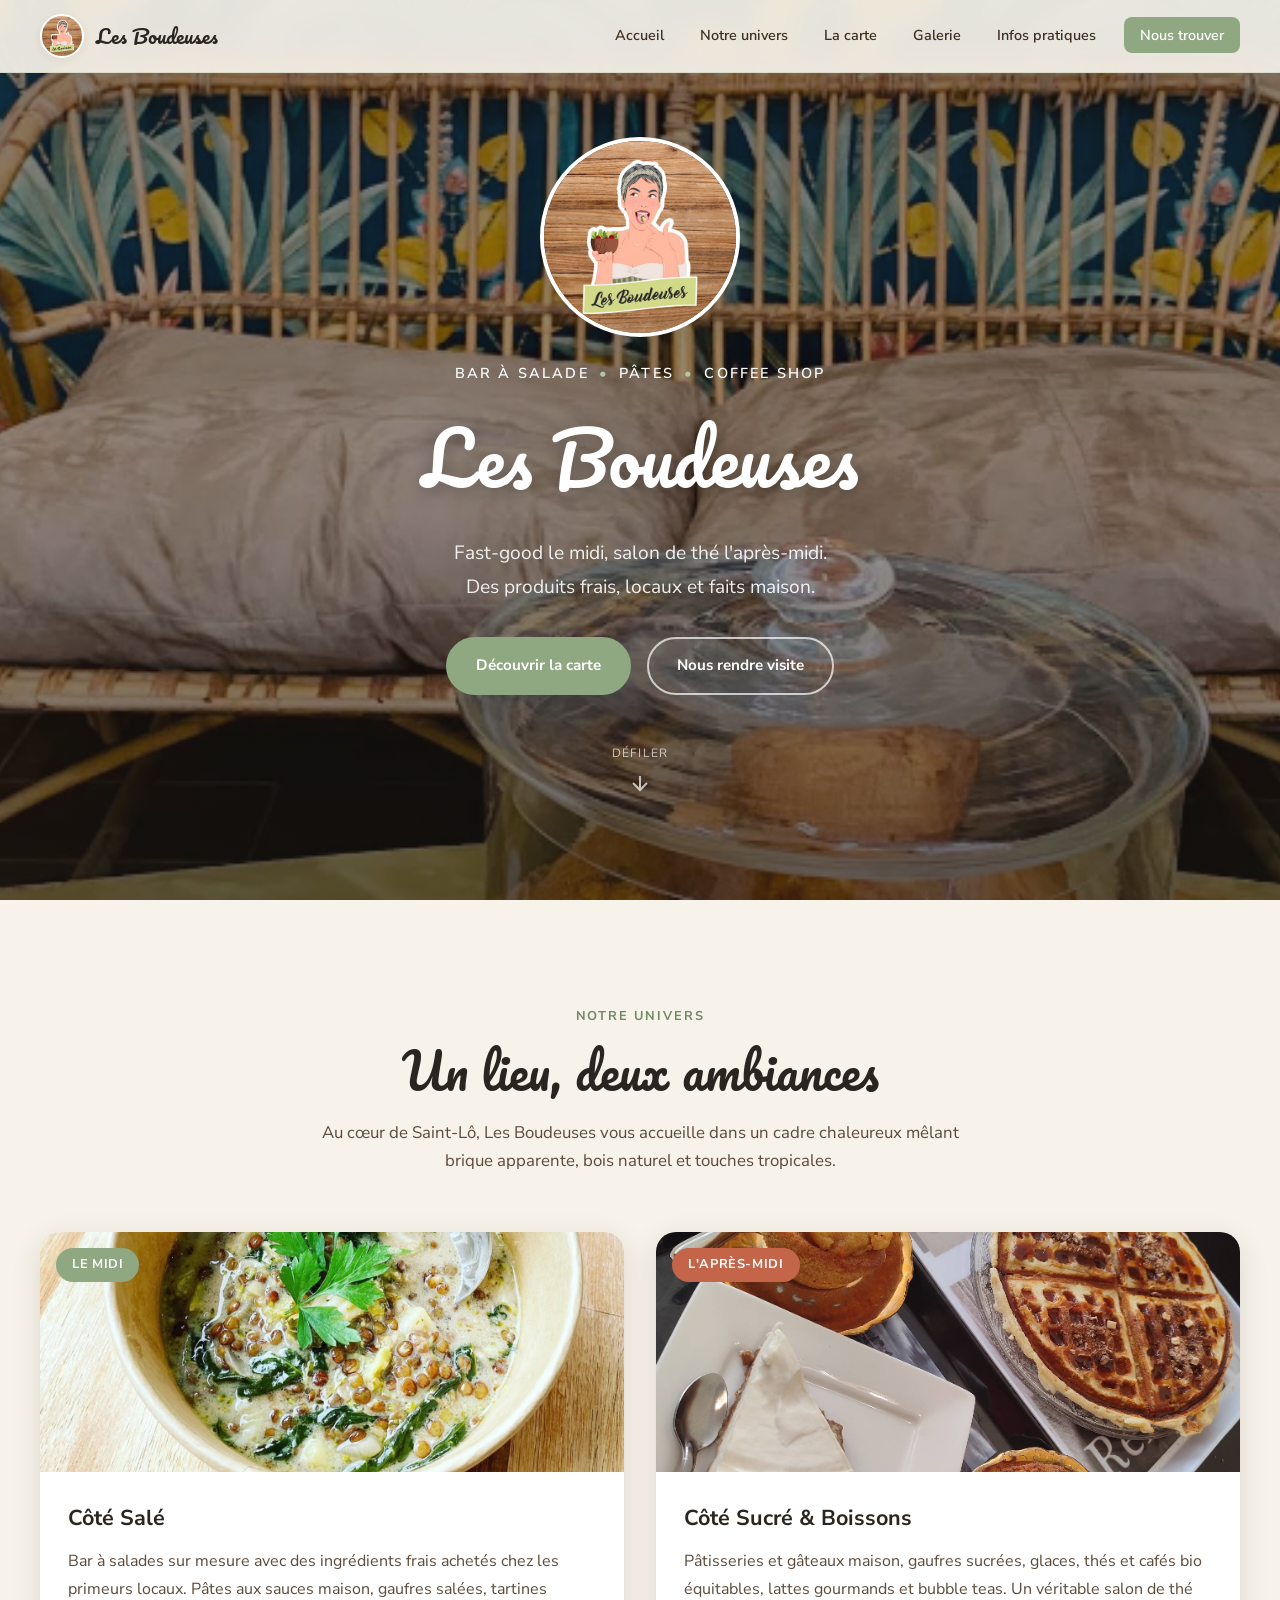
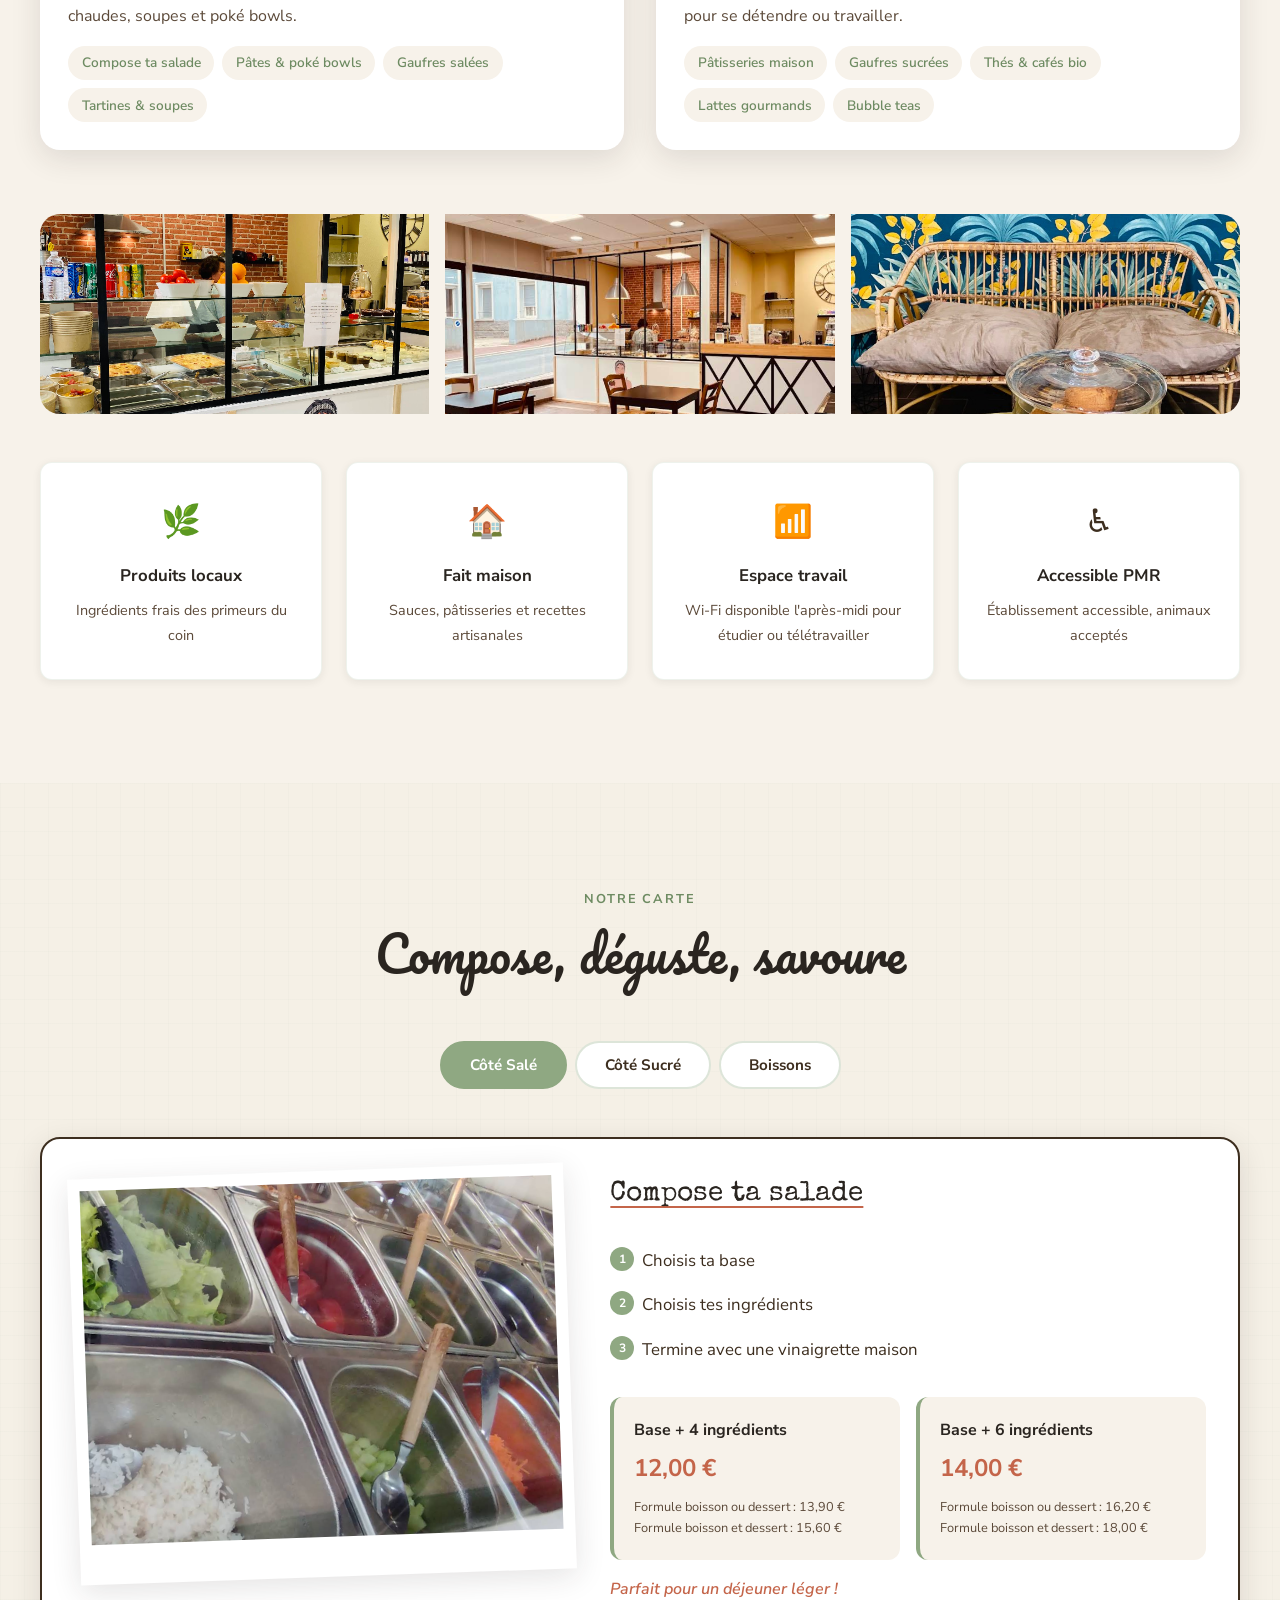
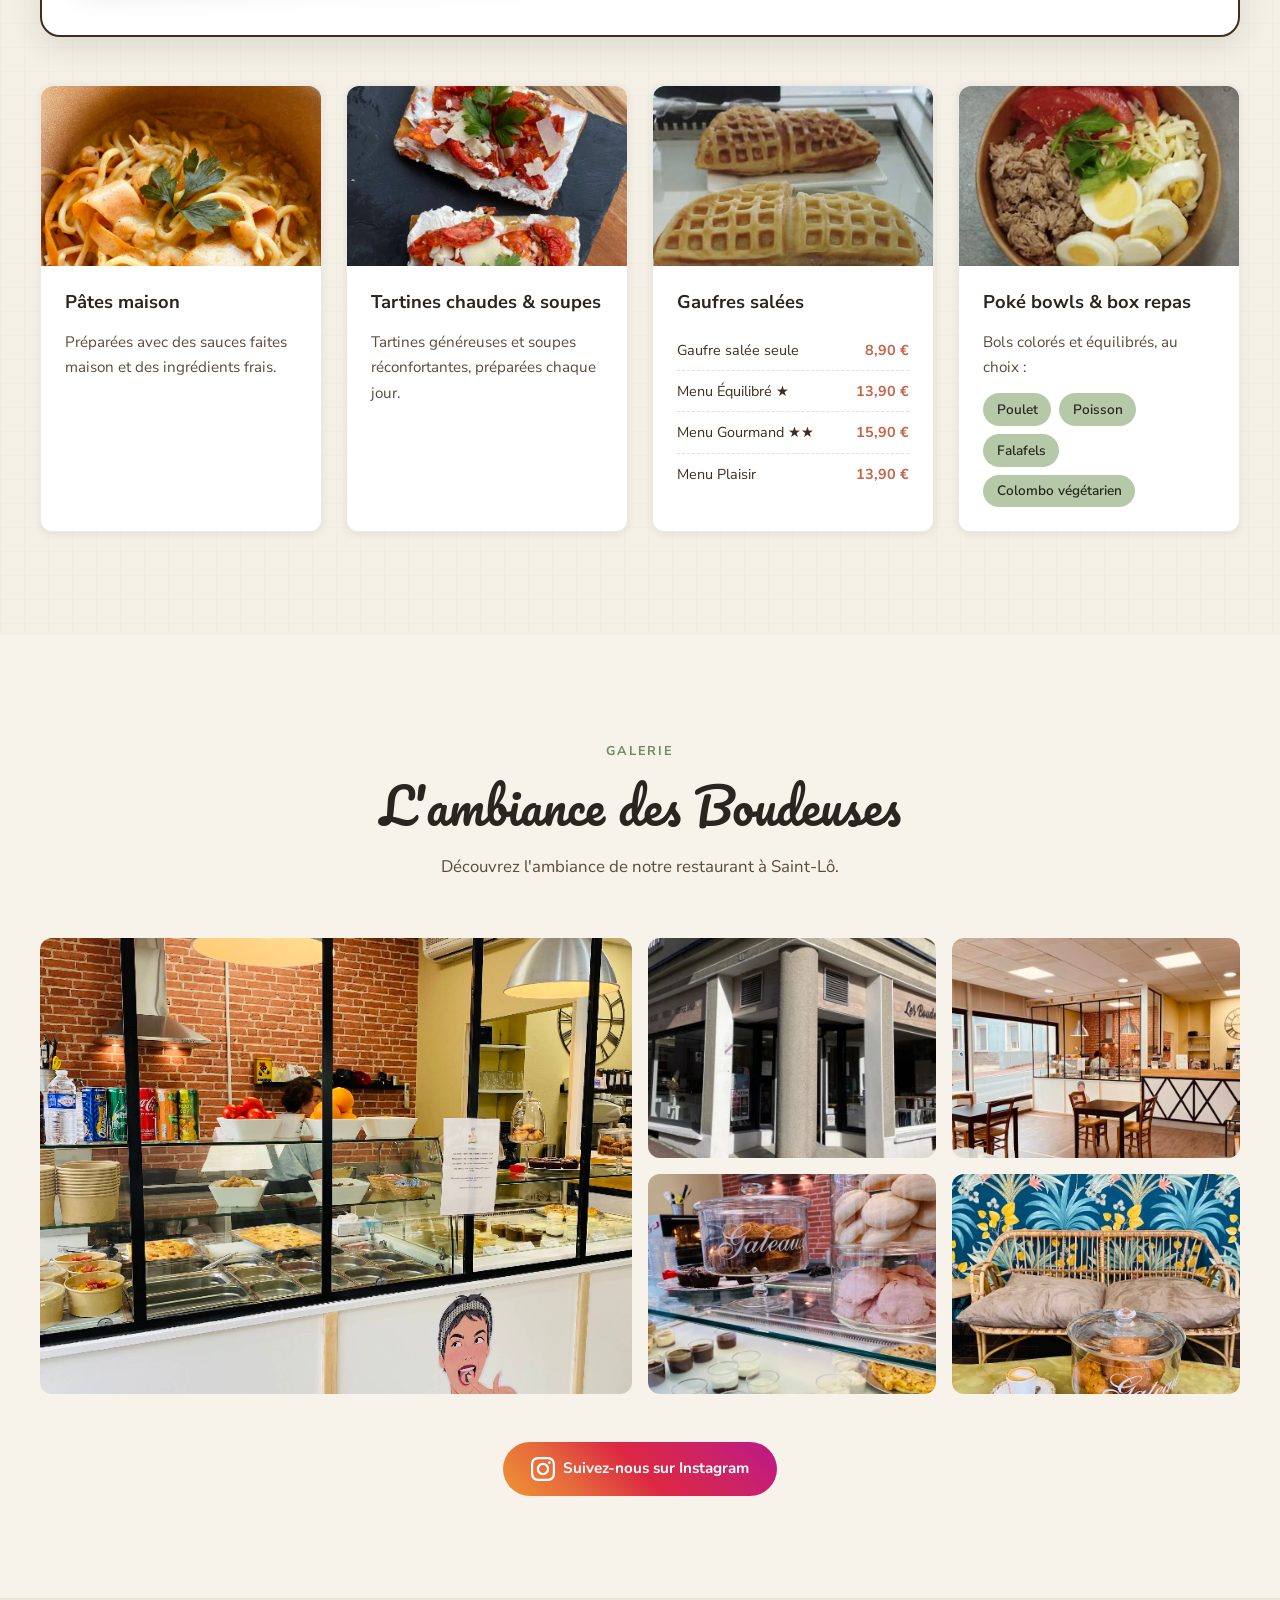
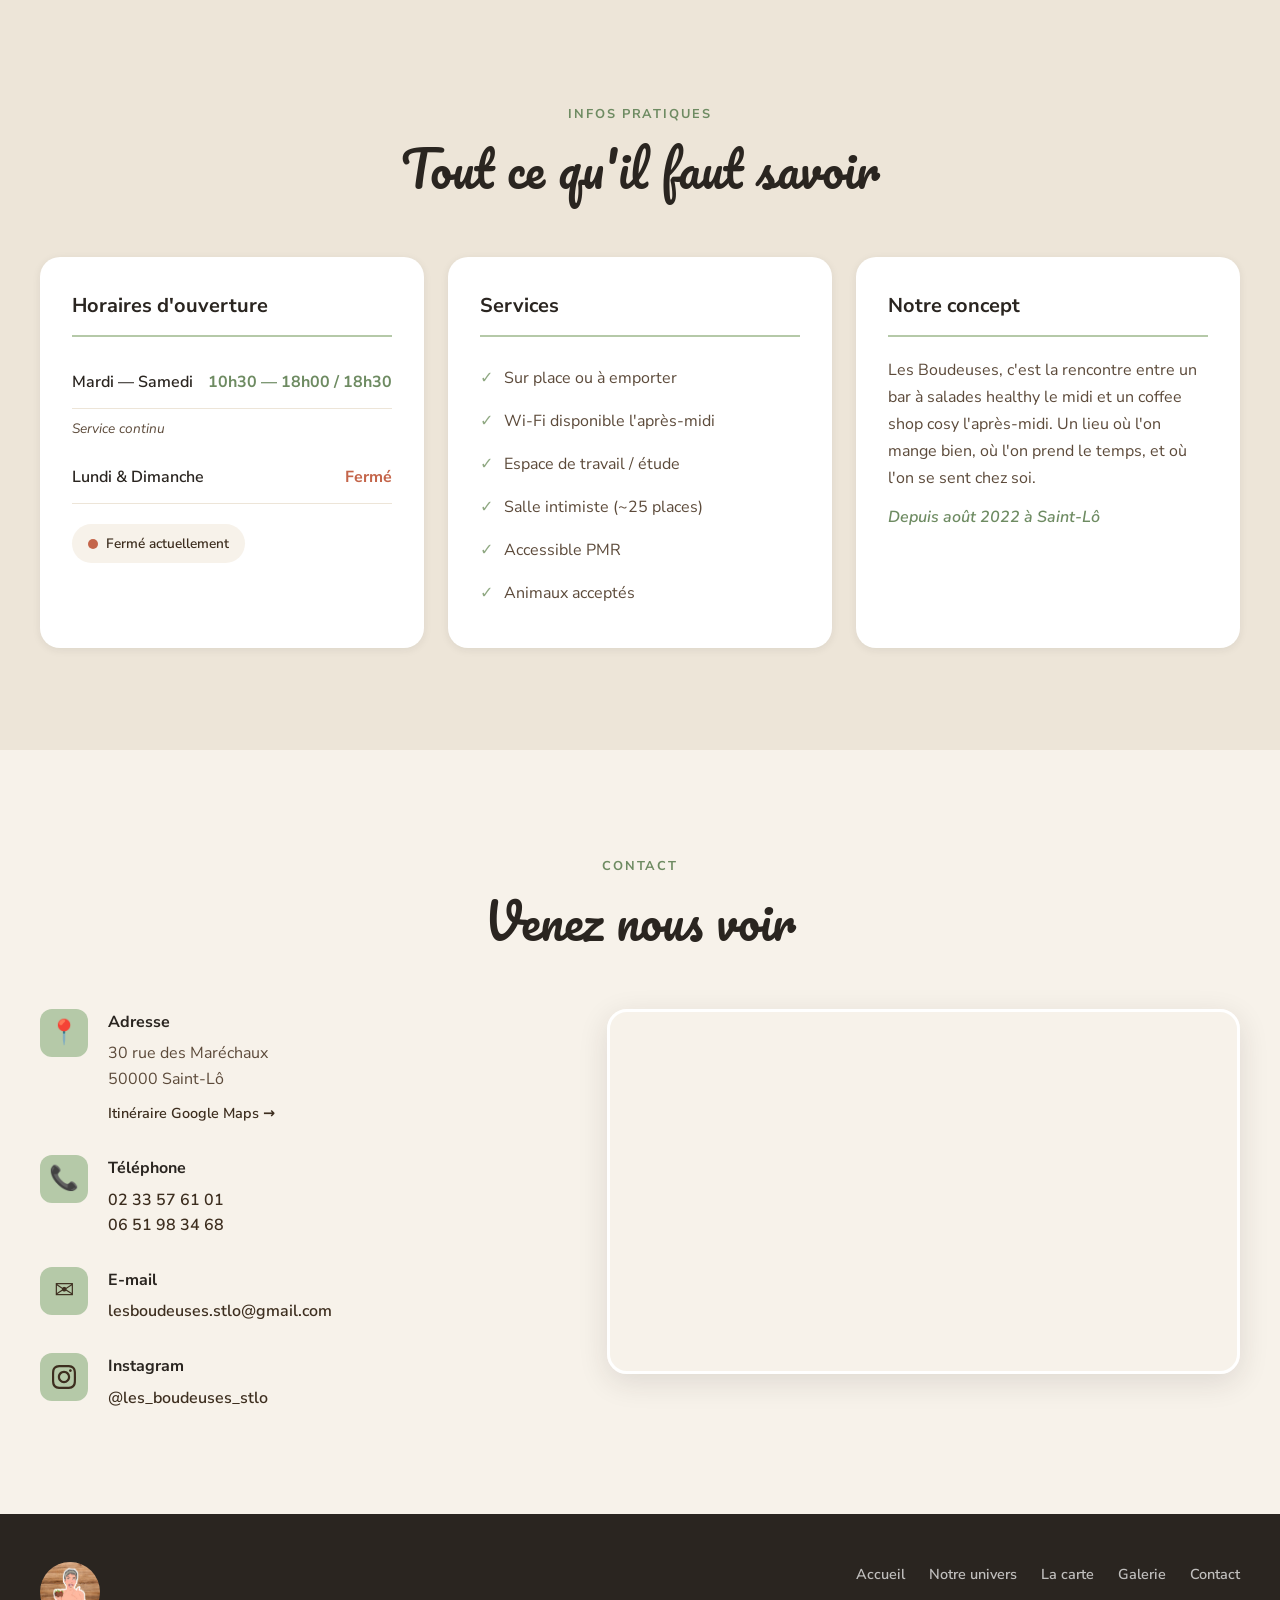
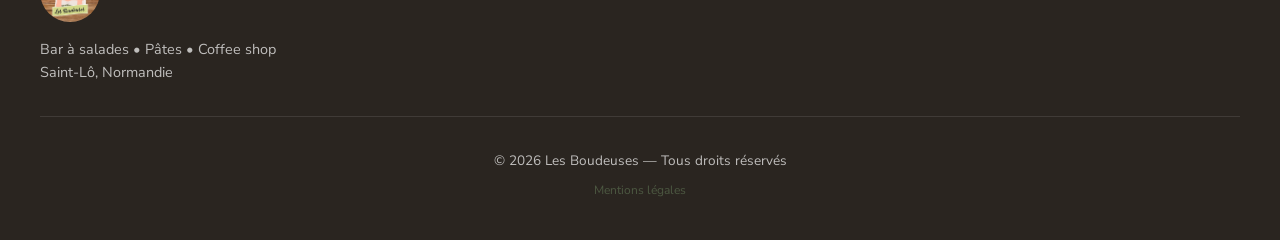
==== commit 4ec1d346: "Commit" ====
--- a/index.html
+++ b/index.html
@@ -26,16 +26,18 @@
         <span></span>
         <span></span>
       </button>
-      <ul class="nav__menu" id="nav-menu">
-        <li><a href="#accueil" class="nav__link">Accueil</a></li>
-        <li><a href="#concept" class="nav__link">Notre univers</a></li>
-        <li><a href="#carte" class="nav__link">La carte</a></li>
-        <li><a href="#galerie" class="nav__link">Galerie</a></li>
-        <li><a href="#infos" class="nav__link">Infos pratiques</a></li>
-        <li><a href="#contact" class="nav__link nav__link--cta">Nous trouver</a></li>
-      </ul>
     </nav>
   </header>
+
+  <ul class="nav__menu" id="nav-menu">
+    <li><a href="#accueil" class="nav__link">Accueil</a></li>
+    <li><a href="#concept" class="nav__link">Notre univers</a></li>
+    <li><a href="#carte" class="nav__link">La carte</a></li>
+    <li><a href="#galerie" class="nav__link">Galerie</a></li>
+    <li><a href="#infos" class="nav__link">Infos pratiques</a></li>
+    <li><a href="#contact" class="nav__link nav__link--cta">Nous trouver</a></li>
+  </ul>
+  <button type="button" class="nav__backdrop" id="nav-backdrop" aria-label="Fermer le menu" tabindex="-1"></button>
 
   <main>
     <!-- Hero -->
--- a/css/style.css
+++ b/css/style.css
@@ -28,6 +28,8 @@
   --shadow-md: 0 8px 30px rgba(42, 37, 32, 0.12);
   --shadow-lg: 0 20px 60px rgba(42, 37, 32, 0.15);
   --transition: 0.3s cubic-bezier(0.4, 0, 0.2, 1);
+  --header-height: 72px;
+  --header-offset: calc(var(--header-height) + 1px);
 }
 
 *, *::before, *::after {
@@ -38,7 +40,14 @@
 
 html {
   scroll-behavior: smooth;
-  scroll-padding-top: 80px;
+}
+
+section[id] {
+  scroll-margin-top: var(--header-offset);
+}
+
+#accueil {
+  scroll-margin-top: 0;
 }
 
 body {
@@ -144,6 +153,26 @@
   display: flex;
   align-items: center;
   gap: 0.25rem;
+  list-style: none;
+}
+
+@media (min-width: 769px) {
+  .nav__menu {
+    position: fixed;
+    top: 0;
+    left: 50%;
+    transform: translateX(-50%);
+    width: min(100% - 2rem, var(--container-width));
+    height: var(--header-height);
+    padding: 0;
+    justify-content: flex-end;
+    z-index: 1001;
+    pointer-events: none;
+  }
+
+  .nav__menu li {
+    pointer-events: auto;
+  }
 }
 
 .nav__link {
@@ -187,43 +216,149 @@
   height: 2px;
   background: var(--charcoal);
   border-radius: 2px;
-  transition: var(--transition);
+  transition: transform var(--transition), opacity var(--transition);
+  transform-origin: center;
+}
+
+.nav__backdrop {
+  display: none;
 }
 
 @media (max-width: 768px) {
-  .nav__toggle { display: flex; }
+  .header {
+    backdrop-filter: none;
+    -webkit-backdrop-filter: none;
+    background: rgba(247, 242, 234, 0.98);
+  }
+
+  .nav__toggle {
+    display: flex;
+    position: relative;
+    z-index: 1002;
+    width: 44px;
+    height: 44px;
+    align-items: center;
+    justify-content: center;
+    border-radius: 50%;
+    transition: background var(--transition);
+  }
+
+  .nav__toggle--open {
+    background: rgba(143, 168, 130, 0.18);
+  }
+
+  .nav__toggle--open span:nth-child(1) {
+    transform: translateY(7px) rotate(45deg);
+  }
+
+  .nav__toggle--open span:nth-child(2) {
+    opacity: 0;
+    transform: scaleX(0);
+  }
+
+  .nav__toggle--open span:nth-child(3) {
+    transform: translateY(-7px) rotate(-45deg);
+  }
+
+  .nav__backdrop {
+    display: block;
+    position: fixed;
+    inset: 0;
+    z-index: 999;
+    background: rgba(42, 37, 32, 0.45);
+    opacity: 0;
+    visibility: hidden;
+    border: none;
+    padding: 0;
+    cursor: pointer;
+  }
+
+  .nav__backdrop--animate {
+    transition: opacity var(--transition), visibility var(--transition);
+  }
+
+  .nav__backdrop--visible {
+    opacity: 1;
+    visibility: visible;
+  }
+
+  body.nav-open {
+    overflow: hidden;
+  }
+
+  .header--menu-open {
+    z-index: 1002;
+  }
 
   .nav__menu {
     position: fixed;
-    top: 72px;
-    left: 0;
+    top: 0;
     right: 0;
+    bottom: 0;
+    left: auto;
+    width: min(300px, 88vw);
     flex-direction: column;
+    align-items: stretch;
+    justify-content: flex-start;
     background: var(--cream);
-    padding: 1.5rem;
-    gap: 0.5rem;
-    box-shadow: var(--shadow-md);
-    transform: translateY(-120%);
-    opacity: 0;
+    padding: calc(var(--header-height) + 0.5rem) 1.25rem 2rem;
+    gap: 0;
+    box-shadow: -12px 0 48px rgba(42, 37, 32, 0.18);
+    transform: translateX(100%);
+    opacity: 1;
     visibility: hidden;
-    transition: var(--transition);
+    pointer-events: none;
+    z-index: 1001;
+    overflow-y: auto;
+    -webkit-overflow-scrolling: touch;
+  }
+
+  .nav__menu--animate {
+    transition: transform 0.35s cubic-bezier(0.4, 0, 0.2, 1), visibility 0.35s;
+  }
+
+  .nav__menu::before {
+    content: 'Menu';
+    display: block;
+    font-family: var(--font-script);
+    font-size: 1.65rem;
+    color: var(--sage-dark);
+    padding: 0.75rem 0.5rem 1rem;
+    margin-bottom: 0.25rem;
+    border-bottom: 2px solid rgba(143, 168, 130, 0.35);
   }
 
   .nav__menu--open {
-    transform: translateY(0);
-    opacity: 1;
+    transform: translateX(0);
     visibility: visible;
+    pointer-events: auto;
+  }
+
+  .nav__menu li {
+    border-bottom: 1px solid rgba(143, 168, 130, 0.15);
+  }
+
+  .nav__menu li:last-child {
+    border-bottom: none;
+    margin-top: auto;
+    padding-top: 1.25rem;
   }
 
   .nav__link {
     width: 100%;
-    text-align: center;
-    padding: 0.875rem;
+    text-align: left;
+    padding: 1rem 0.5rem;
+    font-size: 1.05rem;
+    border-radius: 8px;
   }
 
   .nav__link--cta {
     margin-left: 0;
-    margin-top: 0.5rem;
+    margin-top: 0;
+    text-align: center;
+    padding: 1rem 1.5rem;
+    font-size: 1rem;
+    box-shadow: var(--shadow-sm);
   }
 }
 
@@ -673,6 +808,8 @@
 .carte__steps {
   margin-bottom: 1.5rem;
   counter-reset: steps;
+  list-style: none;
+  padding-left: 0;
 }
 
 .carte__steps li {
